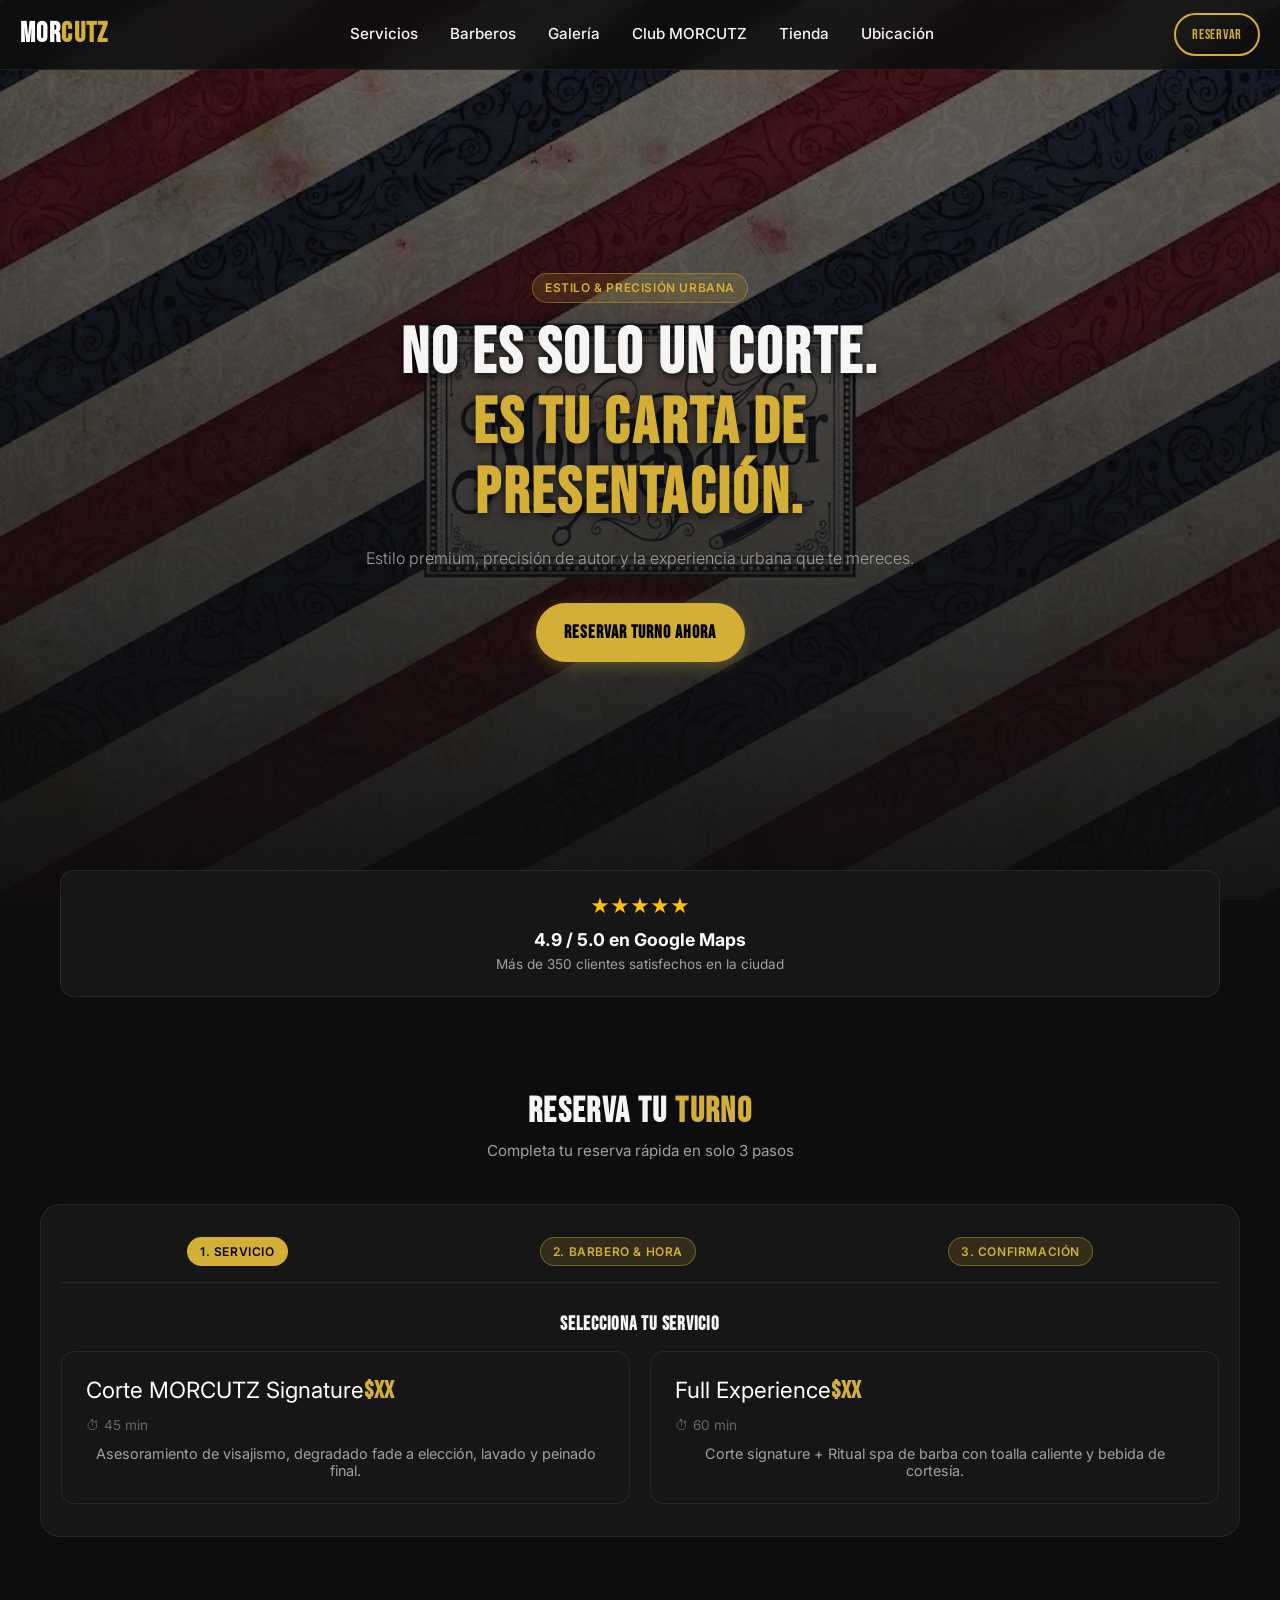
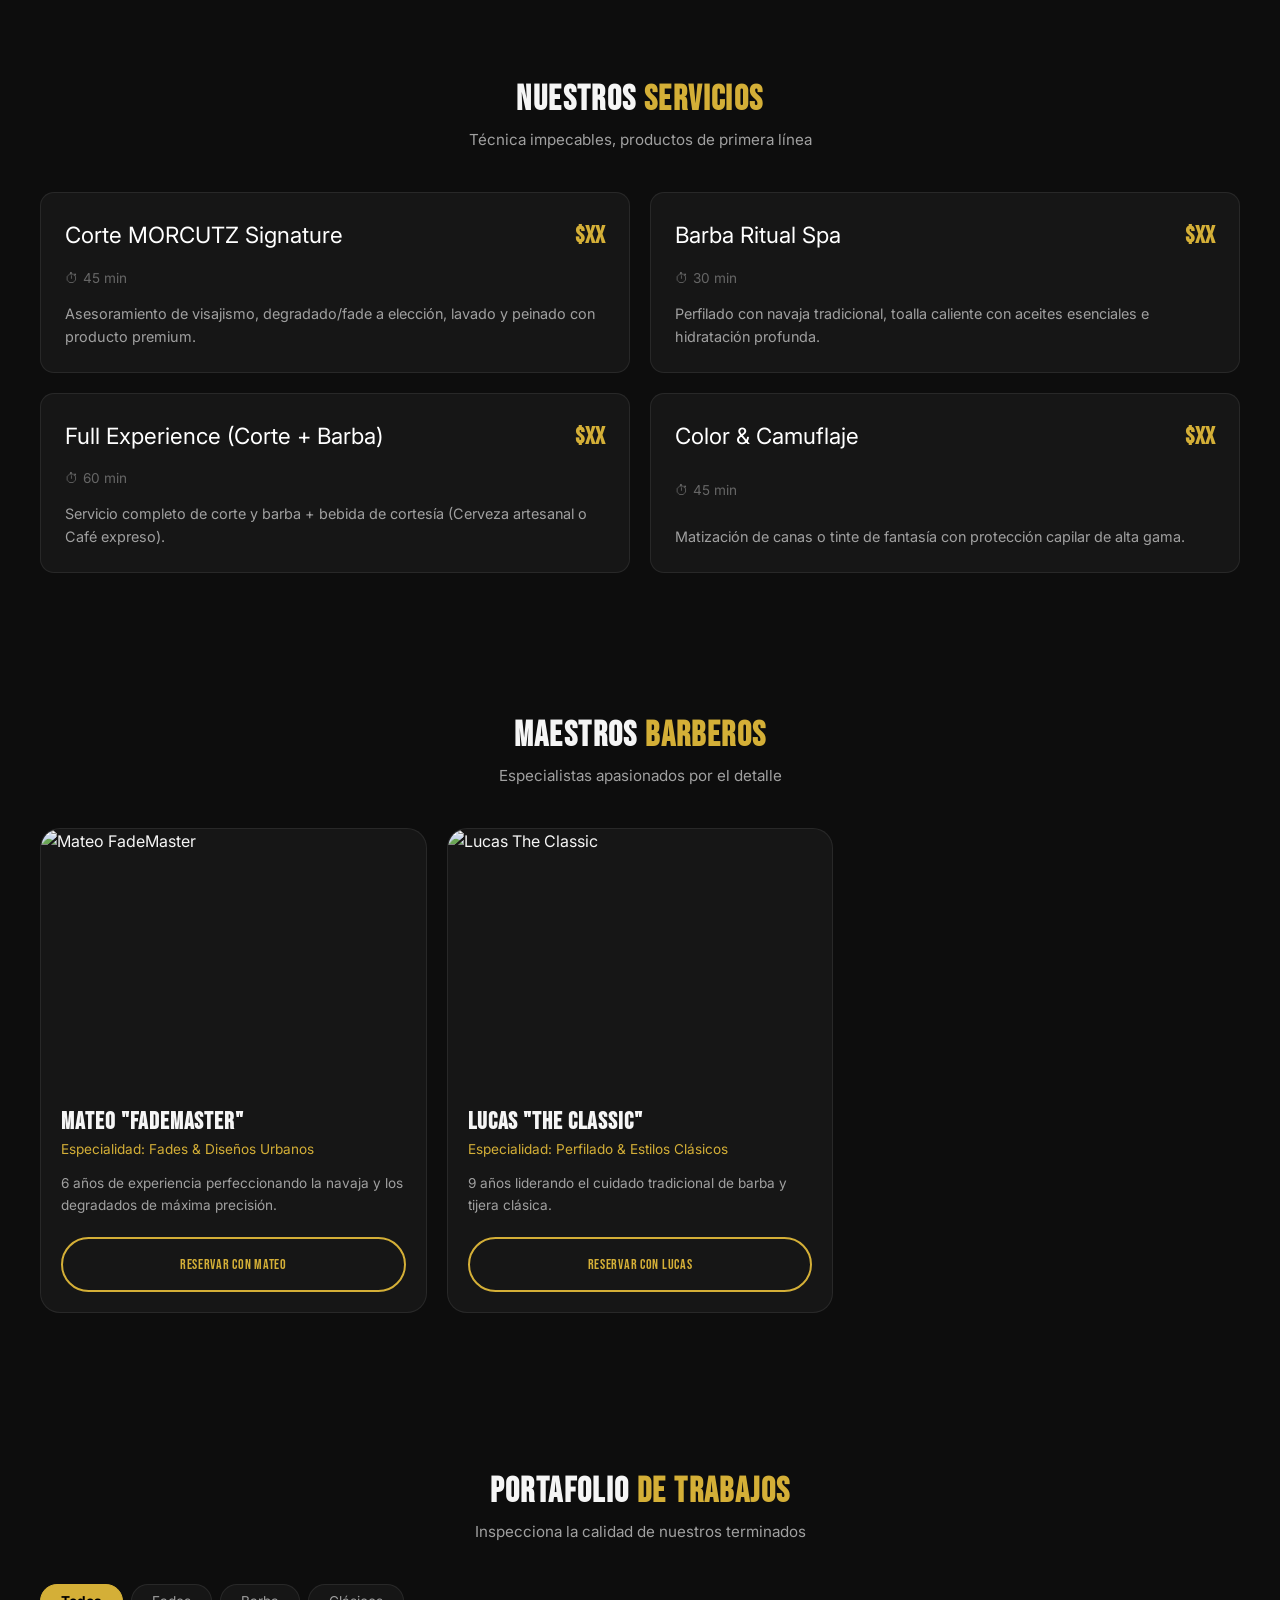
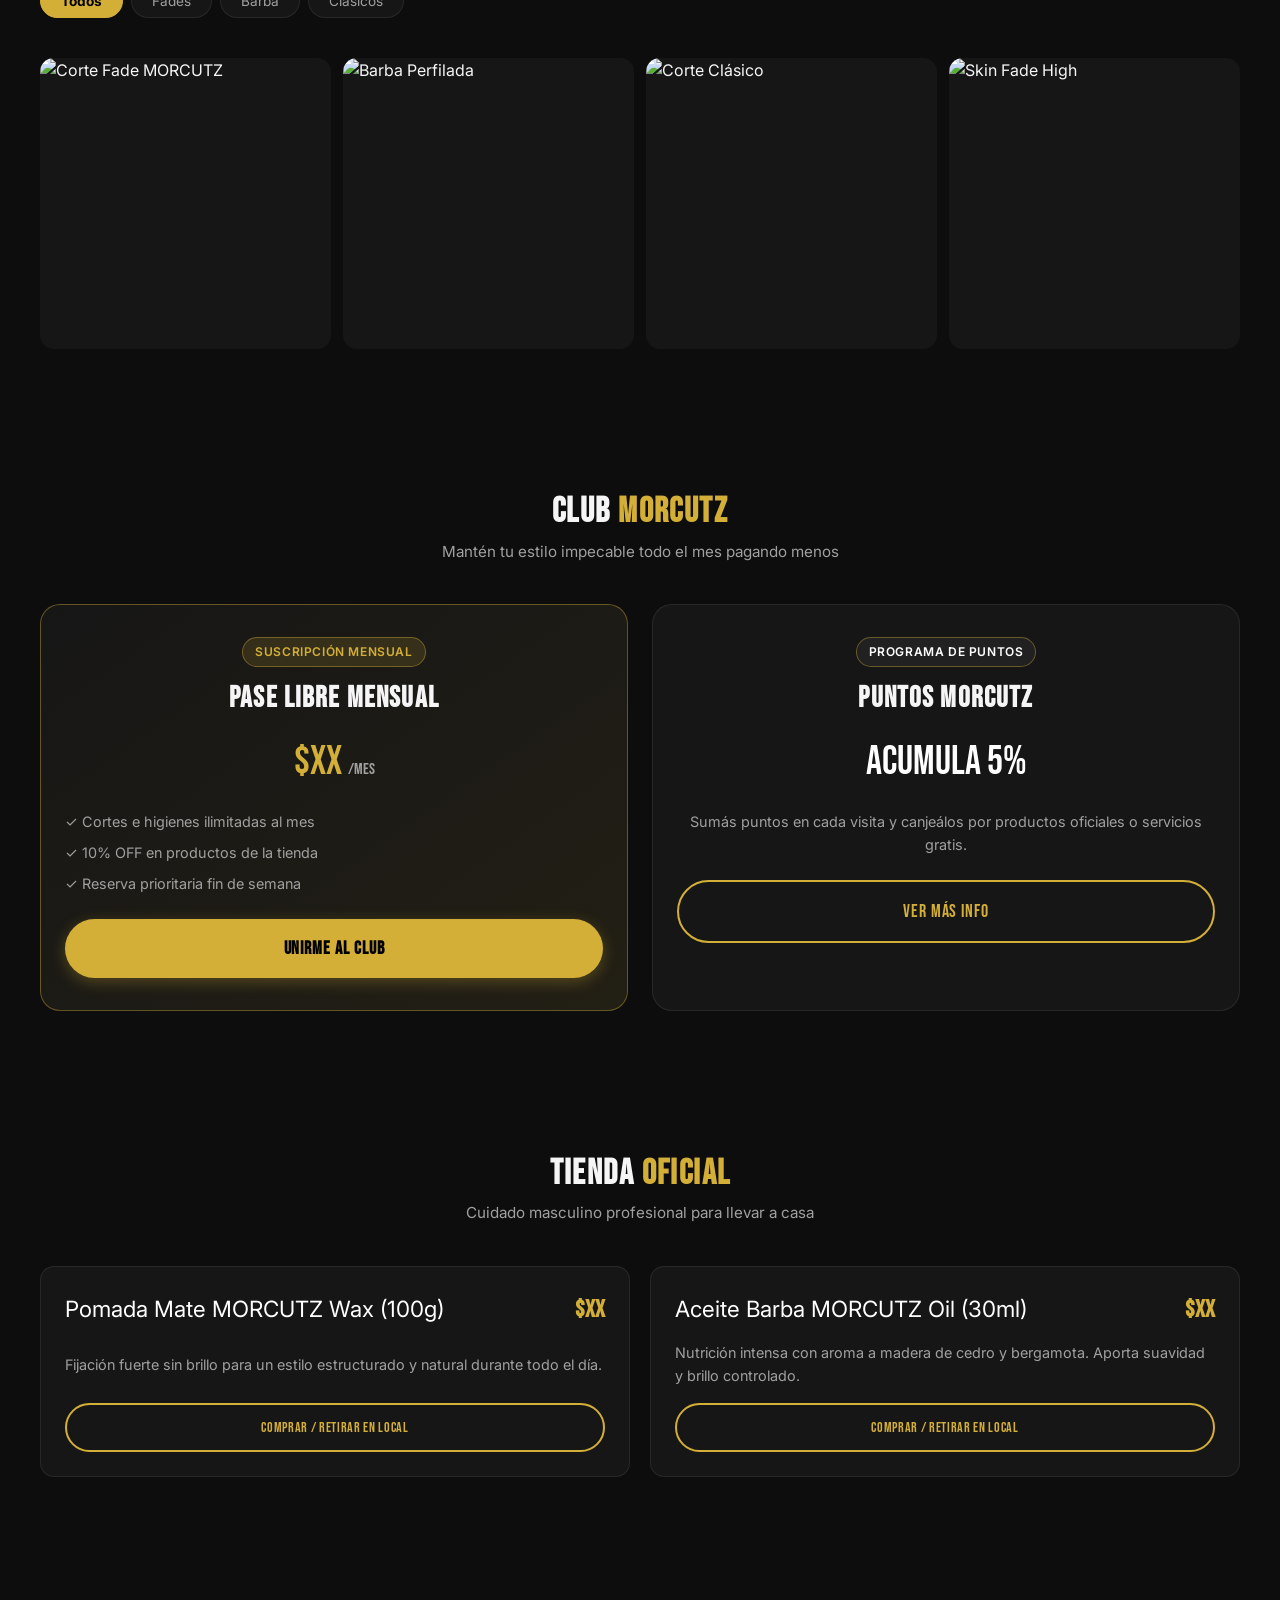
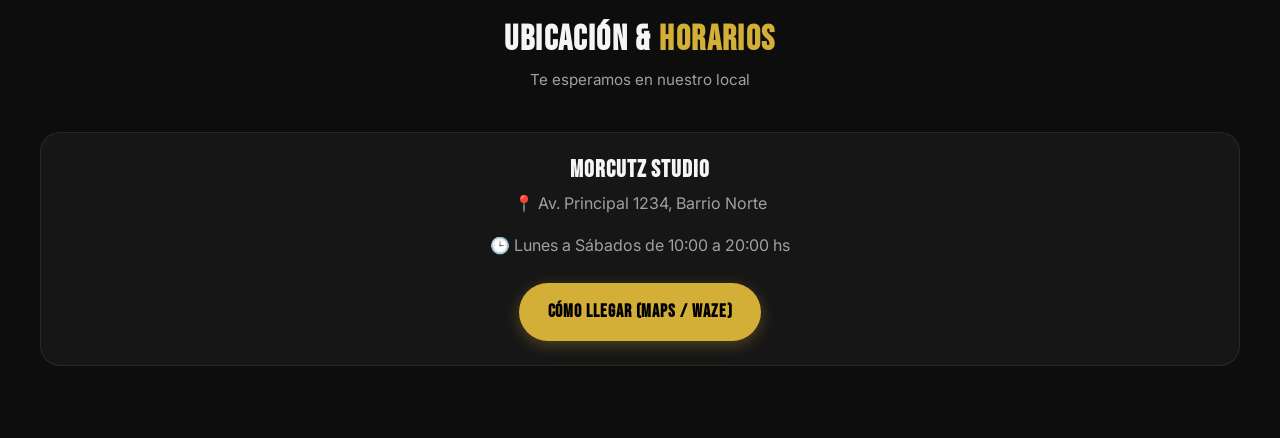
==== index.html @ 351fb18b "Add files via upload" ====
<!DOCTYPE html>
<html lang="es">
<head>
    <meta charset="UTF-8">
    <meta name="viewport" content="width=device-width, initial-scale=1.0">
    <title>MORCUTZ | Barbería Urbana & Estilo Premium</title>
    <meta name="description" content="No es solo un corte. Es tu carta de presentación. Reserva tu turno online en MORCUTZ en menos de 1 minuto. Barbería urbana, fades, perfilado de barba y estilo premium.">
    
    <!-- PWA & Favicon -->
    <link rel="manifest" href="manifest.json">
    <meta name="theme-color" content="#0d0d0d">
    <link rel="icon" type="image/png" href="assets/img/logo.jpeg">

    <!-- Fonts -->
    <link rel="preconnect" href="https://fonts.googleapis.com">
    <link rel="preconnect" href="https://fonts.gstatic.com" crossorigin>
    <link href="https://fonts.googleapis.com/css2?family=Bebas+Neue&family=Inter:wght@300;400;600;700&display=swap" rel="stylesheet">

    <!-- CSS -->
    <link rel="stylesheet" href="css/style.css">
</head>
<body>

    <!-- Header Navigation -->
    <header class="header">
        <a href="#" class="logo">MOR<span>CUTZ</span></a>
        <nav>
            <ul class="nav-links">
                <li><a href="#servicios">Servicios</a></li>
                <li><a href="#barberos">Barberos</a></li>
                <li><a href="#galeria">Galería</a></li>
                <li><a href="#membresias">Club MORCUTZ</a></li>
                <li><a href="#tienda">Tienda</a></li>
                <li><a href="#contacto">Ubicación</a></li>
            </ul>
        </nav>
        <a href="#reservas" class="btn btn-outline" style="padding: 0.5rem 1rem; font-size: 0.9rem;">Reservar</a>
    </header>

    <!-- Hero Section -->
    <section class="hero">
        <video class="hero-video-bg" autoplay loop muted playsinline poster="assets/img/logo.jpeg">
            <source src="assets/video/hero-loop.webm" type="video/webm">
            <source src="assets/video/hero-loop.mp4" type="video/mp4">
        </video>
        <div class="hero-overlay"></div>
        <div class="hero-content">
            <span class="badge">Estilo & Precisión Urbana</span>
            <h1 class="hero-title">No es solo un corte.<br><span class="text-gold">Es tu carta de presentación.</span></h1>
            <p class="hero-sub">Estilo premium, precisión de autor y la experiencia urbana que te mereces.</p>
            <a href="#reservas" class="btn btn-primary">RESERVAR TURNO AHORA</a>
        </div>
    </section>

    <!-- Reseñas / Proof Box -->
    <div class="container" style="margin-top: -30px; position: relative; z-index: 10;">
        <div class="rating-box">
            <div class="stars">★★★★★</div>
            <p style="font-weight: 700; font-size: 1.1rem; color: #fff;">4.9 / 5.0 en Google Maps</p>
            <p style="font-size: 0.85rem; color: var(--text-secondary);">Más de 350 clientes satisfechos en la ciudad</p>
        </div>
    </div>

    <!-- Sistema de Reservas Modal / Section -->
    <section id="reservas" class="section-padding container">
        <h2 class="section-title">RESERVA TU <span class="text-gold">TURNO</span></h2>
        <p class="section-subtitle">Completa tu reserva rápida en solo 3 pasos</p>
        
        <div style="background: var(--bg-surface); border: 1px solid var(--border-color); border-radius: var(--radius-lg); padding: 2rem 1.25rem; text-align: center;">
            <div id="booking-wizard">
                <div style="display: flex; justify-content: space-around; margin-bottom: 2rem; border-bottom: 1px solid var(--border-color); padding-bottom: 1rem;">
                    <span id="step-1-indicator" class="badge" style="background: var(--accent-gold); color: #000;">1. Servicio</span>
                    <span id="step-2-indicator" class="badge">2. Barbero & Hora</span>
                    <span id="step-3-indicator" class="badge">3. Confirmación</span>
                </div>

                <!-- Step 1: Servicio -->
                <div id="step-1" class="booking-step">
                    <h3 style="margin-bottom: 1rem;">Selecciona tu servicio</h3>
                    <div class="services-grid">
                        <button class="service-card" onclick="selectService('Corte MORCUTZ Signature', '$XX')">
                            <div class="service-header">
                                <span class="service-name">Corte MORCUTZ Signature</span>
                                <span class="service-price">$XX</span>
                            </div>
                            <div class="service-meta">⏱ 45 min</div>
                            <p class="service-desc">Asesoramiento de visajismo, degradado fade a elección, lavado y peinado final.</p>
                        </button>
                        <button class="service-card" onclick="selectService('Full Experience (Corte + Barba)', '$XX')">
                            <div class="service-header">
                                <span class="service-name">Full Experience</span>
                                <span class="service-price">$XX</span>
                            </div>
                            <div class="service-meta">⏱ 60 min</div>
                            <p class="service-desc">Corte signature + Ritual spa de barba con toalla caliente y bebida de cortesía.</p>
                        </button>
                    </div>
                </div>

                <!-- Step 2: Barbero & Fecha -->
                <div id="step-2" class="booking-step" style="display: none;">
                    <h3 style="margin-bottom: 1rem;">Selecciona Barbero y Horario</h3>
                    <div style="display: flex; gap: 1rem; justify-content: center; margin-bottom: 1.5rem;">
                        <button class="btn btn-outline" onclick="selectBarber('Mateo (FadeMaster)')">Mateo (FadeMaster)</button>
                        <button class="btn btn-outline" onclick="selectBarber('Lucas (Classic)')">Lucas (Classic)</button>
                    </div>
                    <input type="datetime-local" id="booking-time" style="background: var(--bg-card); color: #fff; border: 1px solid var(--border-color); padding: 0.8rem; border-radius: var(--radius-sm); font-family: inherit; margin-bottom: 1.5rem;">
                    <br>
                    <button class="btn btn-primary" onclick="goToStep(3)">Continuar a Confirmación</button>
                </div>

                <!-- Step 3: Confirmación -->
                <div id="step-3" class="booking-step" style="display: none;">
                    <h3 style="margin-bottom: 1rem;">Confirma tu Reserva</h3>
                    <p id="booking-summary" style="color: var(--accent-gold); margin-bottom: 1.5rem; font-size: 1.1rem;"></p>
                    <form onsubmit="confirmBooking(event)" style="display: flex; flex-direction: column; gap: 1rem; max-width: 400px; margin: 0 auto;">
                        <input type="text" placeholder="Tu Nombre Completo" required style="padding: 0.8rem; background: var(--bg-card); border: 1px solid var(--border-color); color: #fff; border-radius: var(--radius-sm);">
                        <input type="tel" placeholder="Tu Teléfono (WhatsApp)" required style="padding: 0.8rem; background: var(--bg-card); border: 1px solid var(--border-color); color: #fff; border-radius: var(--radius-sm);">
                        <button type="submit" class="btn btn-primary">CONFIRMAR TURNO</button>
                    </form>
                </div>
            </div>
        </div>
    </section>

    <!-- Menú de Servicios (Lista/Tabla) -->
    <section id="servicios" class="section-padding container">
        <h2 class="section-title">NUESTROS <span class="text-gold">SERVICIOS</span></h2>
        <p class="section-subtitle">Técnica impecables, productos de primera línea</p>
        <div class="services-grid">
            <div class="service-card">
                <div class="service-header">
                    <span class="service-name">Corte MORCUTZ Signature</span>
                    <span class="service-price">$XX</span>
                </div>
                <div class="service-meta">⏱ 45 min</div>
                <p class="service-desc">Asesoramiento de visajismo, degradado/fade a elección, lavado y peinado con producto premium.</p>
            </div>
            <div class="service-card">
                <div class="service-header">
                    <span class="service-name">Barba Ritual Spa</span>
                    <span class="service-price">$XX</span>
                </div>
                <div class="service-meta">⏱ 30 min</div>
                <p class="service-desc">Perfilado con navaja tradicional, toalla caliente con aceites esenciales e hidratación profunda.</p>
            </div>
            <div class="service-card">
                <div class="service-header">
                    <span class="service-name">Full Experience (Corte + Barba)</span>
                    <span class="service-price">$XX</span>
                </div>
                <div class="service-meta">⏱ 60 min</div>
                <p class="service-desc">Servicio completo de corte y barba + bebida de cortesía (Cerveza artesanal o Café expreso).</p>
            </div>
            <div class="service-card">
                <div class="service-header">
                    <span class="service-name">Color & Camuflaje</span>
                    <span class="service-price">$XX</span>
                </div>
                <div class="service-meta">⏱ 45 min</div>
                <p class="service-desc">Matización de canas o tinte de fantasía con protección capilar de alta gama.</p>
            </div>
        </div>
    </section>

    <!-- Fichas del Staff -->
    <section id="barberos" class="section-padding container">
        <h2 class="section-title">MAESTROS <span class="text-gold">BARBEROS</span></h2>
        <p class="section-subtitle">Especialistas apasionados por el detalle</p>
        
        <div class="barbers-scroll">
            <div class="barber-card">
                <div class="barber-img-wrapper">
                    <img src="assets/images/barbers/mateo.webp" alt="Mateo FadeMaster" loading="lazy">
                </div>
                <div class="barber-info">
                    <h3 class="barber-name">Mateo "FadeMaster"</h3>
                    <p class="barber-role">Especialidad: Fades & Diseños Urbanos</p>
                    <p class="barber-exp">6 años de experiencia perfeccionando la navaja y los degradados de máxima precisión.</p>
                    <a href="#reservas" class="btn btn-outline" style="width: 100%; font-size: 0.9rem;">Reservar con Mateo</a>
                </div>
            </div>
            <div class="barber-card">
                <div class="barber-img-wrapper">
                    <img src="assets/images/barbers/lucas.webp" alt="Lucas The Classic" loading="lazy">
                </div>
                <div class="barber-info">
                    <h3 class="barber-name">Lucas "The Classic"</h3>
                    <p class="barber-role">Especialidad: Perfilado & Estilos Clásicos</p>
                    <p class="barber-exp">9 años liderando el cuidado tradicional de barba y tijera clásica.</p>
                    <a href="#reservas" class="btn btn-outline" style="width: 100%; font-size: 0.9rem;">Reservar con Lucas</a>
                </div>
            </div>
        </div>
    </section>

    <!-- Galería / Portafolio -->
    <section id="galeria" class="section-padding container">
        <h2 class="section-title">PORTAFOLIO <span class="text-gold">DE TRABAJOS</span></h2>
        <p class="section-subtitle">Inspecciona la calidad de nuestros terminados</p>
        
        <div class="gallery-filters">
            <button class="filter-chip active" onclick="filterGallery('all')">Todos</button>
            <button class="filter-chip" onclick="filterGallery('fade')">Fades</button>
            <button class="filter-chip" onclick="filterGallery('barba')">Barba</button>
            <button class="filter-chip" onclick="filterGallery('clasico')">Clásicos</button>
        </div>

        <div class="gallery-grid">
            <div class="gallery-item fade"><img src="assets/images/gallery/fade-1.webp" alt="Corte Fade MORCUTZ" loading="lazy"></div>
            <div class="gallery-item barba"><img src="assets/images/gallery/barba-1.webp" alt="Barba Perfilada" loading="lazy"></div>
            <div class="gallery-item clasico"><img src="assets/images/gallery/clasico-1.webp" alt="Corte Clásico" loading="lazy"></div>
            <div class="gallery-item fade"><img src="assets/images/gallery/fade-2.webp" alt="Skin Fade High" loading="lazy"></div>
        </div>
    </section>

    <!-- Membresías & Club MORCUTZ -->
    <section id="membresias" class="section-padding container">
        <h2 class="section-title">CLUB <span class="text-gold">MORCUTZ</span></h2>
        <p class="section-subtitle">Mantén tu estilo impecable todo el mes pagando menos</p>
        
        <div style="display: grid; grid-template-columns: repeat(auto-fit, minmax(280px, 1fr)); gap: 1.5rem;">
            <div class="membership-card">
                <span class="badge">Suscripción Mensual</span>
                <h3 style="margin-top: 1rem; font-size: 1.8rem;">Pase Libre Mensual</h3>
                <div class="membership-price">$XX <span style="font-size: 1rem; color: var(--text-secondary);">/mes</span></div>
                <ul style="list-style: none; text-align: left; margin-bottom: 1.5rem; font-size: 0.9rem; color: var(--text-secondary);">
                    <li style="margin-bottom: 0.5rem;">✓ Cortes e higienes ilimitadas al mes</li>
                    <li style="margin-bottom: 0.5rem;">✓ 10% OFF en productos de la tienda</li>
                    <li style="margin-bottom: 0.5rem;">✓ Reserva prioritaria fin de semana</li>
                </ul>
                <a href="#reservas" class="btn btn-primary" style="width: 100%;">UNIRME AL CLUB</a>
            </div>
            <div class="membership-card" style="border-color: var(--border-color); background: var(--bg-surface);">
                <span class="badge" style="background: rgba(255,255,255,0.05); color: #fff;">Programa de Puntos</span>
                <h3 style="margin-top: 1rem; font-size: 1.8rem;">Puntos MORCUTZ</h3>
                <div class="membership-price" style="color: #fff;">Acumula 5%</div>
                <p style="font-size: 0.9rem; color: var(--text-secondary); margin-bottom: 1.5rem;">Sumás puntos en cada visita y canjeálos por productos oficiales o servicios gratis.</p>
                <a href="#reservas" class="btn btn-outline" style="width: 100%;">VER MÁS INFO</a>
            </div>
        </div>
    </section>

    <!-- Tienda Online -->
    <section id="tienda" class="section-padding container">
        <h2 class="section-title">TIENDA <span class="text-gold">OFICIAL</span></h2>
        <p class="section-subtitle">Cuidado masculino profesional para llevar a casa</p>

        <div class="services-grid">
            <div class="service-card">
                <div class="service-header">
                    <span class="service-name">Pomada Mate MORCUTZ Wax (100g)</span>
                    <span class="service-price">$XX</span>
                </div>
                <p class="service-desc">Fijación fuerte sin brillo para un estilo estructurado y natural durante todo el día.</p>
                <button class="btn btn-outline" style="margin-top: 1rem; font-size: 0.85rem;" onclick="addToCart('Pomada Mate')">Comprar / Retirar en Local</button>
            </div>
            <div class="service-card">
                <div class="service-header">
                    <span class="service-name">Aceite Barba MORCUTZ Oil (30ml)</span>
                    <span class="service-price">$XX</span>
                </div>
                <p class="service-desc">Nutrición intensa con aroma a madera de cedro y bergamota. Aporta suavidad y brillo controlado.</p>
                <button class="btn btn-outline" style="margin-top: 1rem; font-size: 0.85rem;" onclick="addToCart('Aceite Barba')">Comprar / Retirar en Local</button>
            </div>
        </div>
    </section>

    <!-- Ubicación y Contacto -->
    <section id="contacto" class="section-padding container">
        <h2 class="section-title">UBICACIÓN & <span class="text-gold">HORARIOS</span></h2>
        <p class="section-subtitle">Te esperamos en nuestro local</p>

        <div style="background: var(--bg-surface); border-radius: var(--radius-lg); padding: 1.5rem; border: 1px solid var(--border-color); text-align: center;">
            <h3 style="font-size: 1.5rem; margin-bottom: 0.5rem;">MORCUTZ Studio</h3>
            <p style="color: var(--text-secondary); margin-bottom: 1rem;">📍 Av. Principal 1234, Barrio Norte</p>
            <p style="color: var(--text-secondary); margin-bottom: 1.5rem;">🕒 Lunes a Sábados de 10:00 a 20:00 hs</p>
            <a href="https://maps.google.com" target="_blank" rel="noopener" class="btn btn-primary">CÓMO LLEGAR (MAPS / WAZE)</a>
        </div>
    </section>

    <!-- Sticky Bottom Bar (Mobile Thumb Zone) -->
    <div class="sticky-bar">
        <a href="#reservas" class="btn btn-primary sticky-btn-main">📅 RESERVAR TURNO</a>
        <a href="https://wa.me/123456789" target="_blank" rel="noopener" class="sticky-btn-wsp" aria-label="Contacto por WhatsApp">💬</a>
    </div>

    <!-- Scripts -->
    <script src="js/main.js"></script>
    <script src="js/booking.js"></script>
    <script>
        // PWA Service Worker Registration
        if ('serviceWorker' in navigator) {
            window.addEventListener('load', () => {
                navigator.serviceWorker.register('sw.js')
                    .then(reg => console.log('Service Worker registrado con éxito'))
                    .catch(err => console.log('Error registrando Service Worker:', err));
            });
        }
    </script>
</body>
</html>
---- css/style.css ----
/* ==========================================================================
   MORRUBARBER - STYLESHEET (MOBILE-FIRST UI/UX SYSTEM)
   Version: 1.0.0
   Design System: Dark / Urban Premium / High Contrast CTA
   ========================================================================== */

/* --------------------------------------------------------------------------
   1. VARIABLES & DESIGN TOKENS
   -------------------------------------------------------------------------- */
:root {
  /* Color Palette */
  --bg-primary: #0d0d0d;
  --bg-surface: #161616;
  --bg-card: #1f1f1f;
  --bg-card-hover: #262626;
  
  --text-primary: #f5f5f5;
  --text-secondary: #a0a0a0;
  --text-muted: #666666;
  
  --accent-gold: #d4af37;
  --accent-gold-hover: #b89628;
  --accent-orange: #ff5722;
  --accent-orange-hover: #e04816;
  --whatsapp-green: #25d366;
  
  --border-color: rgba(255, 255, 255, 0.08);
  --border-active: rgba(212, 175, 55, 0.4);

  /* Typography */
  --font-display: 'Bebas Neue', 'Montserrat', sans-serif;
  --font-body: 'Inter', system-ui, -apple-system, BlinkMacSystemFont, sans-serif;

  /* Spacing & Radius */
  --radius-sm: 8px;
  --radius-md: 14px;
  --radius-lg: 20px;
  --radius-full: 9999px;
  
  /* Transitions & Shadows */
  --transition-fast: 0.2s cubic-bezier(0.4, 0, 0.2, 1);
  --transition-normal: 0.35s cubic-bezier(0.4, 0, 0.2, 1);
  --shadow-glow: 0 0 25px rgba(212, 175, 55, 0.25);
  --shadow-card: 0 10px 30px rgba(0, 0, 0, 0.5);

  /* Mobile Layout Constants */
  --header-height: 70px;
  --sticky-bar-height: 76px;
}

/* --------------------------------------------------------------------------
   2. RESET & BASE STYLES
   -------------------------------------------------------------------------- */
*, *::before, *::after {
  box-sizing: border-box;
  margin: 0;
  padding: 0;
}

html {
  scroll-behavior: smooth;
  font-size: 16px;
  background-color: var(--bg-primary);
  color: var(--text-primary);
  -webkit-font-smoothing: antialiased;
  -moz-osx-font-smoothing: grayscale;
}

body {
  font-family: var(--font-body);
  line-height: 1.6;
  overflow-x: hidden;
  padding-bottom: var(--sticky-bar-height); /* Space for sticky bottom bar on mobile */
}

a {
  color: inherit;
  text-decoration: none;
}

button {
  cursor: pointer;
  border: none;
  background: none;
  font-family: inherit;
}

img, video {
  max-width: 100%;
  height: auto;
  display: block;
}

/* --------------------------------------------------------------------------
   3. TYPOGRAPHY & UTILITIES
   -------------------------------------------------------------------------- */
h1, h2, h3, h4 {
  font-family: var(--font-display);
  letter-spacing: 0.04em;
  text-transform: uppercase;
  line-height: 1.1;
}

.text-gold {
  color: var(--accent-gold);
}

.section-title {
  font-size: 2.2rem;
  text-align: center;
  margin-bottom: 0.5rem;
}

.section-subtitle {
  text-align: center;
  color: var(--text-secondary);
  font-size: 0.95rem;
  margin-bottom: 2.5rem;
  padding: 0 1rem;
}

.container {
  width: 100%;
  max-width: 1200px;
  margin: 0 auto;
  padding: 0 1.25rem;
}

.section-padding {
  padding: 4.5rem 0;
}

/* --------------------------------------------------------------------------
   4. BUTTONS & UI COMPONENTS
   -------------------------------------------------------------------------- */
.btn {
  display: inline-flex;
  align-items: center;
  justify-content: center;
  gap: 0.5rem;
  font-family: var(--font-display);
  font-size: 1.15rem;
  letter-spacing: 0.05em;
  text-transform: uppercase;
  padding: 0.9rem 1.8rem;
  border-radius: var(--radius-full);
  transition: all var(--transition-fast);
  text-align: center;
}

.btn-primary {
  background: var(--accent-gold);
  color: #000;
  font-weight: 700;
  box-shadow: 0 4px 15px rgba(212, 175, 55, 0.3);
}

.btn-primary:active, .btn-primary:hover {
  background: var(--accent-gold-hover);
  transform: translateY(-2px);
  box-shadow: var(--shadow-glow);
}

.btn-outline {
  border: 2px solid var(--accent-gold);
  color: var(--accent-gold);
}

.btn-outline:active, .btn-outline:hover {
  background: rgba(212, 175, 55, 0.1);
  transform: translateY(-2px);
}

.badge {
  display: inline-block;
  background: rgba(212, 175, 55, 0.15);
  color: var(--accent-gold);
  border: 1px solid var(--border-active);
  padding: 0.25rem 0.75rem;
  border-radius: var(--radius-full);
  font-size: 0.75rem;
  font-weight: 600;
  letter-spacing: 0.05em;
  text-transform: uppercase;
}

/* --------------------------------------------------------------------------
   5. HEADER / NAVIGATION
   -------------------------------------------------------------------------- */
.header {
  position: fixed;
  top: 0;
  left: 0;
  width: 100%;
  height: var(--header-height);
  z-index: 1000;
  background: rgba(13, 13, 13, 0.85);
  backdrop-filter: blur(12px);
  -webkit-backdrop-filter: blur(12px);
  border-bottom: 1px solid var(--border-color);
  display: flex;
  align-items: center;
  justify-content: space-between;
  padding: 0 1.25rem;
}

.logo {
  font-family: var(--font-display);
  font-size: 1.75rem;
  font-weight: 700;
  color: #fff;
  letter-spacing: 0.05em;
}

.logo span {
  color: var(--accent-gold);
}

.nav-links {
  display: none; /* Mobile first: hidden, shown via drawer or desktop media query */
}

/* --------------------------------------------------------------------------
   6. HERO SECTION
   -------------------------------------------------------------------------- */
.hero {
  position: relative;
  height: 100vh;
  min-height: 560px;
  display: flex;
  align-items: center;
  justify-content: center;
  text-align: center;
  padding: 0 1.25rem;
  overflow: hidden;
}

.hero-video-bg {
  position: absolute;
  top: 0;
  left: 0;
  width: 100%;
  height: 100%;
  object-fit: cover;
  z-index: 1;
}

.hero-overlay {
  position: absolute;
  top: 0;
  left: 0;
  width: 100%;
  height: 100%;
  background: linear-gradient(180deg, rgba(13,13,13,0.5) 0%, rgba(13,13,13,0.95) 100%);
  z-index: 2;
}

.hero-content {
  position: relative;
  z-index: 3;
  max-width: 650px;
  margin-top: calc(var(--header-height) / 2);
}

.hero-title {
  font-size: 2.8rem;
  margin: 1rem 0;
  text-shadow: 0 2px 10px rgba(0,0,0,0.8);
}

.hero-sub {
  font-size: 1rem;
  color: var(--text-secondary);
  margin-bottom: 2rem;
  font-weight: 300;
}

/* --------------------------------------------------------------------------
   7. SERVICES MENU
   -------------------------------------------------------------------------- */
.services-grid {
  display: grid;
  grid-template-columns: 1fr;
  gap: 1.25rem;
}

.service-card {
  background: var(--bg-surface);
  border: 1px solid var(--border-color);
  border-radius: var(--radius-md);
  padding: 1.5rem;
  display: flex;
  flex-direction: column;
  justify-content: space-between;
  transition: transform var(--transition-fast), border-color var(--transition-fast);
}

.service-card:active {
  border-color: var(--border-active);
  transform: scale(0.98);
}

.service-header {
  display: flex;
  justify-content: space-between;
  align-items: flex-start;
  margin-bottom: 0.75rem;
}

.service-name {
  font-size: 1.4rem;
  color: #fff;
}

.service-price {
  font-family: var(--font-display);
  font-size: 1.5rem;
  color: var(--accent-gold);
  font-weight: 700;
}

.service-meta {
  font-size: 0.85rem;
  color: var(--text-muted);
  margin-bottom: 0.75rem;
}

.service-desc {
  font-size: 0.9rem;
  color: var(--text-secondary);
}

/* --------------------------------------------------------------------------
   8. STAFF (BARBERS) CAROUSEL / GRID
   -------------------------------------------------------------------------- */
.barbers-scroll {
  display: flex;
  gap: 1.25rem;
  overflow-x: auto;
  scroll-snap-type: x mandatory;
  padding-bottom: 1rem;
  -webkit-overflow-scrolling: touch;
}

.barbers-scroll::-webkit-scrollbar {
  display: none; /* Hide scrollbar for seamless touch feel */
}

.barber-card {
  flex: 0 0 82%;
  scroll-snap-align: center;
  background: var(--bg-surface);
  border: 1px solid var(--border-color);
  border-radius: var(--radius-lg);
  overflow: hidden;
}

.barber-img-wrapper {
  position: relative;
  width: 100%;
  height: 260px;
  overflow: hidden;
}

.barber-img-wrapper img {
  width: 100%;
  height: 100%;
  object-fit: cover;
  filter: grayscale(30%);
}

.barber-info {
  padding: 1.25rem;
}

.barber-name {
  font-size: 1.5rem;
  margin-bottom: 0.25rem;
}

.barber-role {
  font-size: 0.85rem;
  color: var(--accent-gold);
  margin-bottom: 0.75rem;
}

.barber-exp {
  font-size: 0.85rem;
  color: var(--text-secondary);
  margin-bottom: 1.25rem;
}

/* --------------------------------------------------------------------------
   9. GALLERY & PORTFOLIO
   -------------------------------------------------------------------------- */
.gallery-filters {
  display: flex;
  gap: 0.5rem;
  overflow-x: auto;
  padding-bottom: 1rem;
  margin-bottom: 1.5rem;
}

.gallery-filters::-webkit-scrollbar {
  display: none;
}

.filter-chip {
  padding: 0.5rem 1.25rem;
  border-radius: var(--radius-full);
  background: var(--bg-surface);
  border: 1px solid var(--border-color);
  color: var(--text-secondary);
  font-size: 0.85rem;
  white-space: nowrap;
  transition: all var(--transition-fast);
}

.filter-chip.active {
  background: var(--accent-gold);
  color: #000;
  font-weight: 700;
  border-color: var(--accent-gold);
}

.gallery-grid {
  display: grid;
  grid-template-columns: repeat(2, 1fr);
  gap: 0.75rem;
}

.gallery-item {
  position: relative;
  aspect-ratio: 1 / 1;
  border-radius: var(--radius-md);
  overflow: hidden;
  background: var(--bg-surface);
}

.gallery-item img {
  width: 100%;
  height: 100%;
  object-fit: cover;
  transition: transform var(--transition-normal);
}

.gallery-item:active img {
  transform: scale(1.05);
}

/* --------------------------------------------------------------------------
   10. MEMBERSHIPS & E-COMMERCE
   -------------------------------------------------------------------------- */
.membership-card {
  background: linear-gradient(145deg, var(--bg-surface) 0%, #221f14 100%);
  border: 1px solid var(--border-active);
  border-radius: var(--radius-lg);
  padding: 2rem 1.5rem;
  text-align: center;
  position: relative;
}

.membership-price {
  font-family: var(--font-display);
  font-size: 2.5rem;
  color: var(--accent-gold);
  margin: 1rem 0;
}

/* --------------------------------------------------------------------------
   11. REVIEWS / SOCIAL PROOF
   -------------------------------------------------------------------------- */
.rating-box {
  background: var(--bg-surface);
  border-radius: var(--radius-md);
  padding: 1.25rem;
  text-align: center;
  border: 1px solid var(--border-color);
  margin-bottom: 1.5rem;
}

.stars {
  color: #ffc107;
  font-size: 1.2rem;
  margin-bottom: 0.25rem;
}

/* --------------------------------------------------------------------------
   12. STICKY BOTTOM ACTION BAR (MOBILE THUMB ZONE)
   -------------------------------------------------------------------------- */
.sticky-bar {
  position: fixed;
  bottom: 0;
  left: 0;
  width: 100%;
  height: var(--sticky-bar-height);
  background: rgba(13, 13, 13, 0.95);
  backdrop-filter: blur(15px);
  -webkit-backdrop-filter: blur(15px);
  border-top: 1px solid var(--border-color);
  z-index: 999;
  display: flex;
  align-items: center;
  gap: 0.75rem;
  padding: 0.75rem 1rem;
}

.sticky-btn-main {
  flex: 1;
  height: 100%;
  font-size: 1.1rem;
}

.sticky-btn-wsp {
  width: 52px;
  height: 100%;
  border-radius: var(--radius-md);
  background: var(--whatsapp-green);
  color: #fff;
  display: flex;
  align-items: center;
  justify-content: center;
  font-size: 1.5rem;
}

/* --------------------------------------------------------------------------
   13. MEDIA QUERIES (DESKTOP & TABLET ADAPTATIONS)
   -------------------------------------------------------------------------- */
@media (min-width: 768px) {
  body {
    padding-bottom: 0;
  }
  
  .sticky-bar {
    display: none; /* Hide bottom bar on larger screens */
  }

  .nav-links {
    display: flex;
    gap: 2rem;
    list-style: none;
    font-size: 0.95rem;
    font-weight: 500;
  }

  .nav-links a:hover {
    color: var(--accent-gold);
  }

  .hero-title {
    font-size: 4rem;
  }

  .services-grid {
    grid-template-columns: repeat(2, 1fr);
  }

  .barbers-scroll {
    display: grid;
    grid-template-columns: repeat(3, 1fr);
    overflow: visible;
  }

  .barber-card {
    flex: auto;
  }

  .gallery-grid {
    grid-template-columns: repeat(4, 1fr);
  }
}
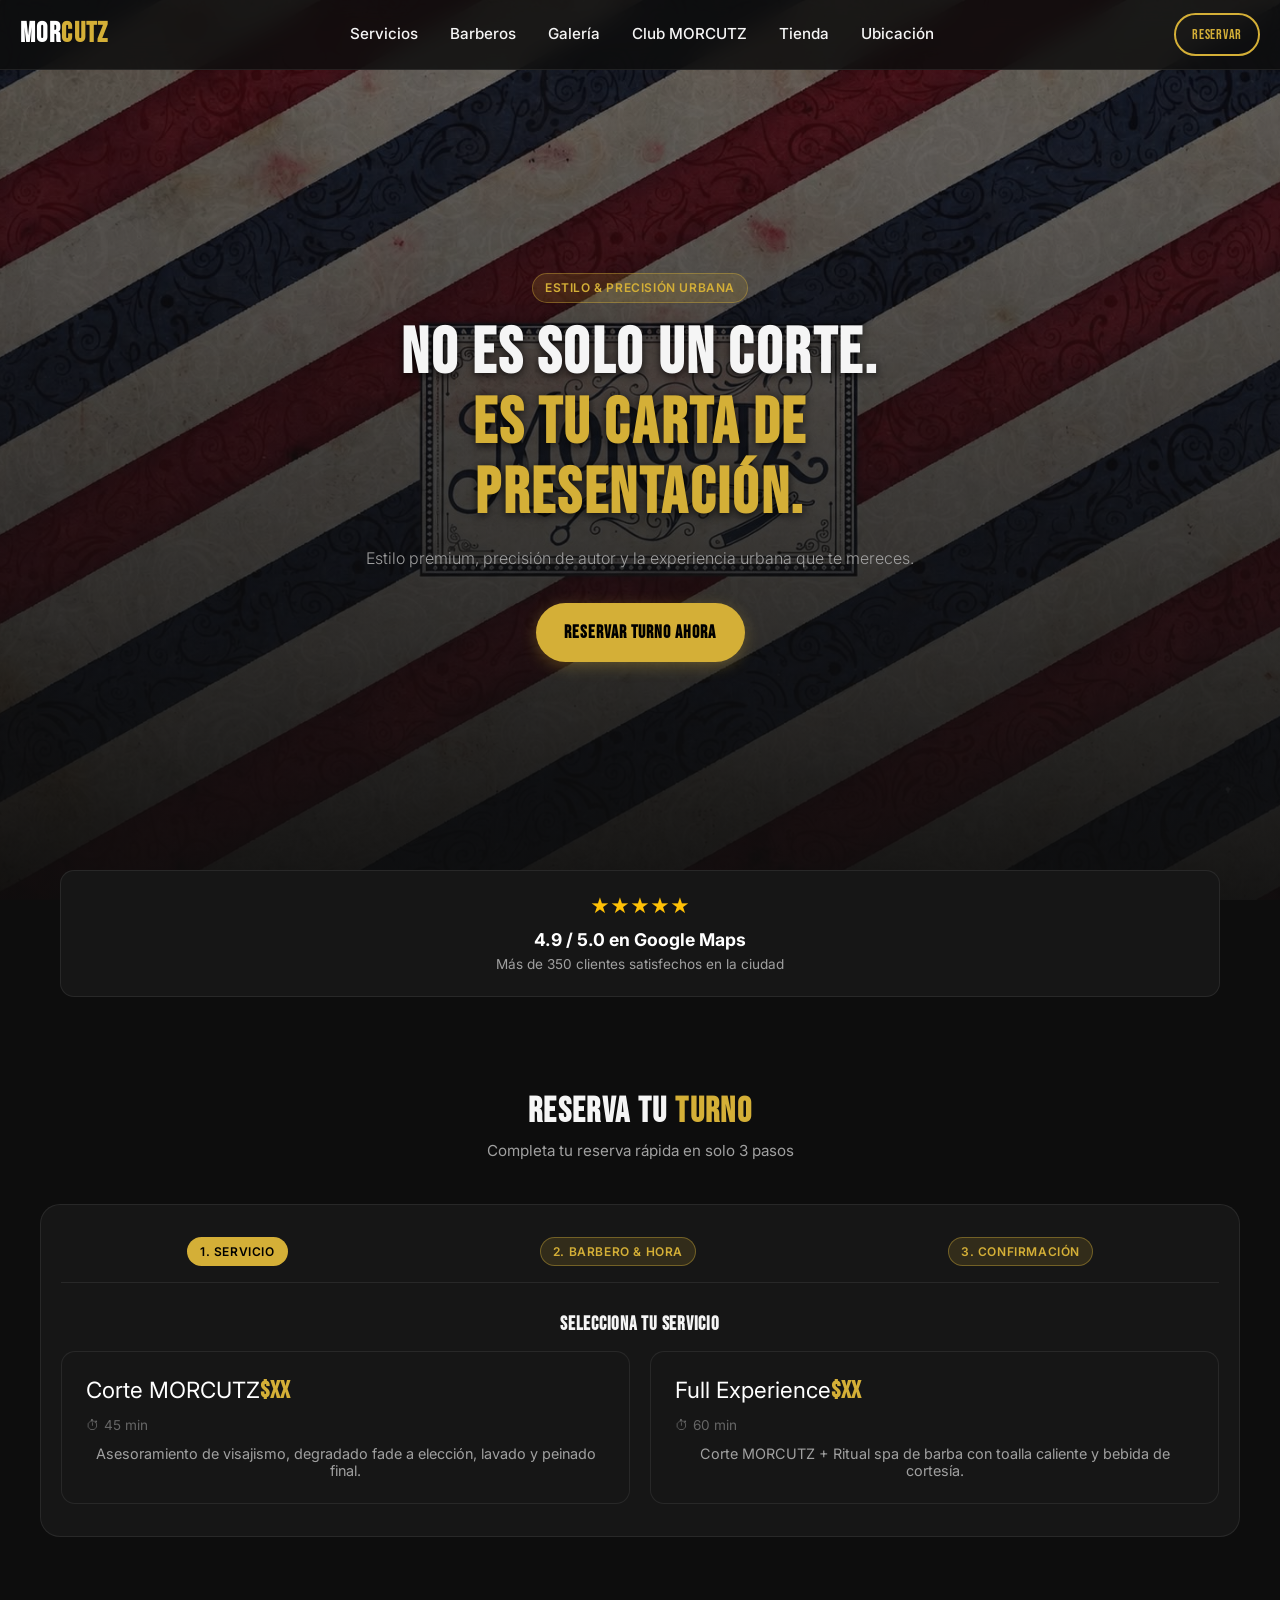
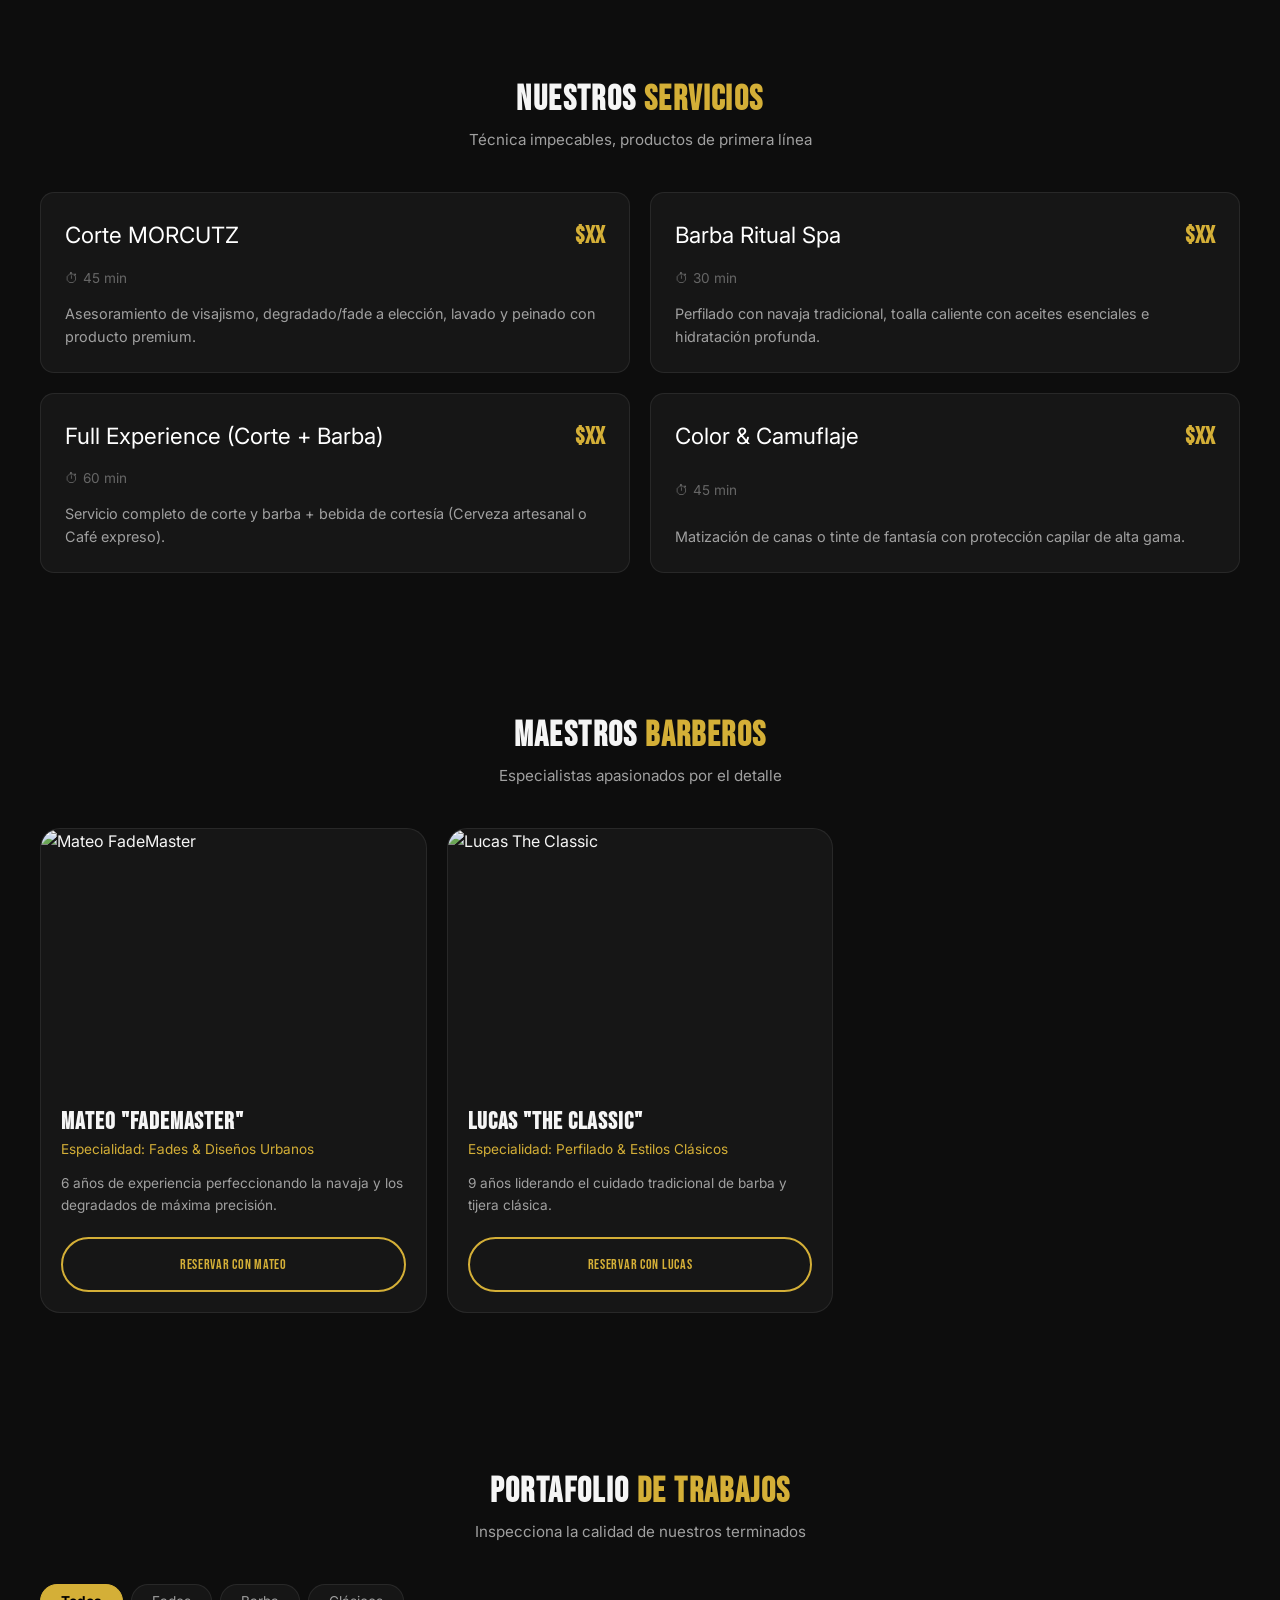
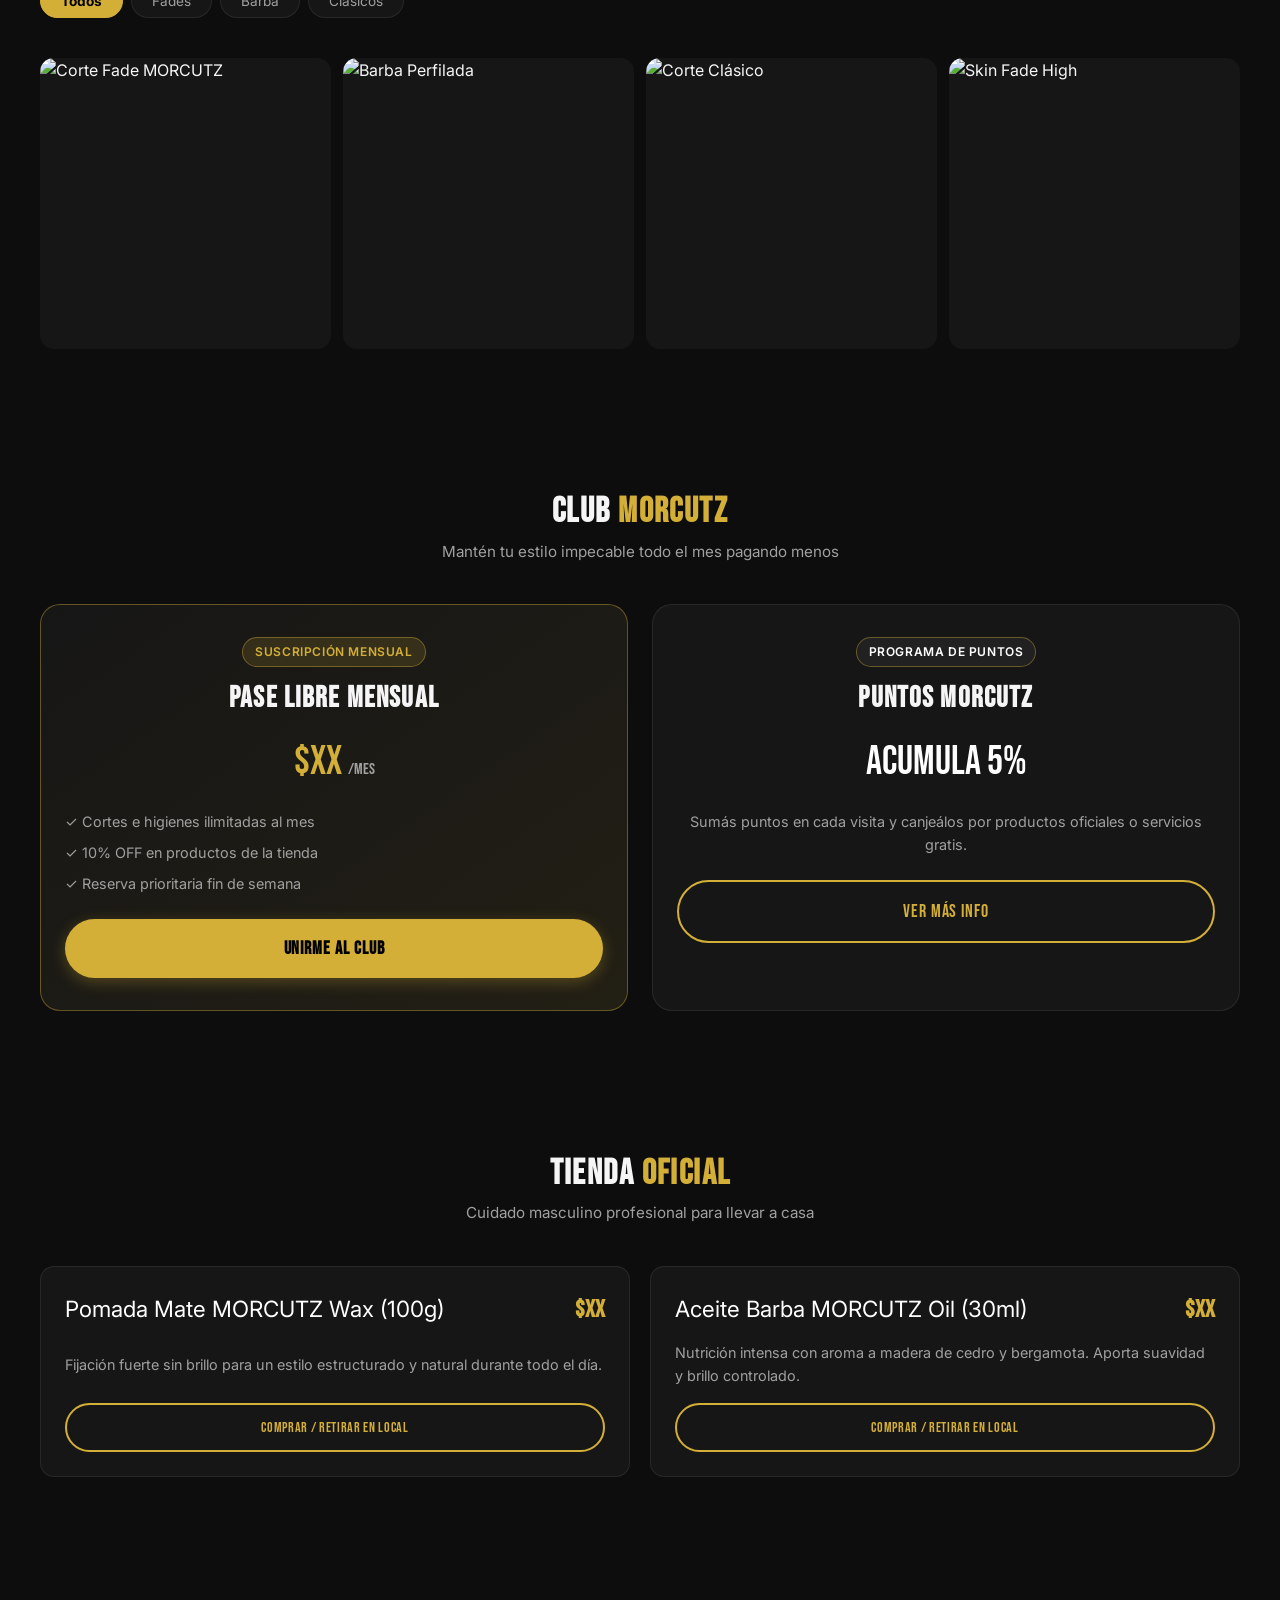
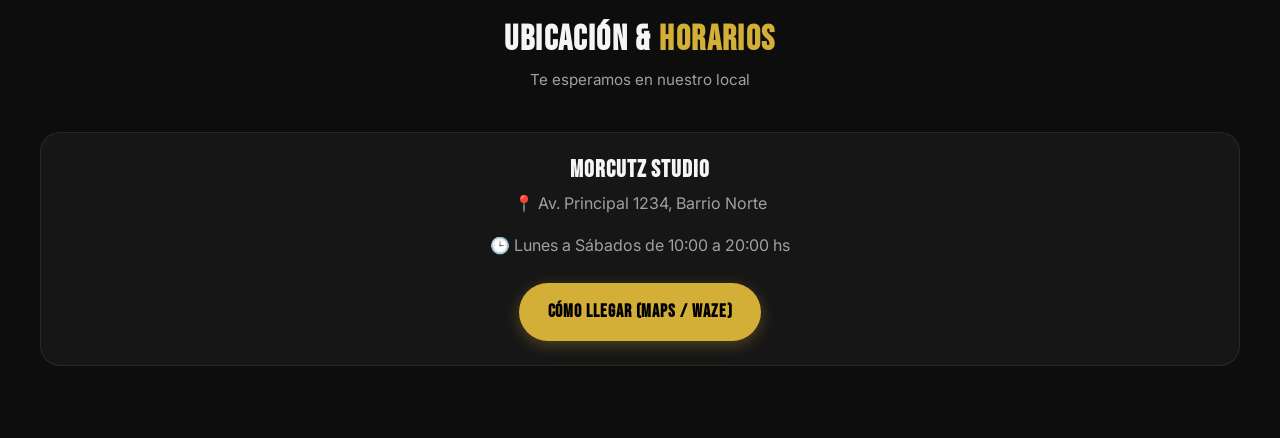
==== commit c1d26d50: "Add files via upload" ====
--- a/index.html
+++ b/index.html
@@ -78,21 +78,21 @@
                 <div id="step-1" class="booking-step">
                     <h3 style="margin-bottom: 1rem;">Selecciona tu servicio</h3>
                     <div class="services-grid">
-                        <button class="service-card" onclick="selectService('Corte MORCUTZ Signature', '$XX')">
+                        <button class="service-card" onclick="selectService('Corte MORCUTZ', '$XX')">
                             <div class="service-header">
-                                <span class="service-name">Corte MORCUTZ Signature</span>
+                                <span class="service-name">Corte MORCUTZ</span>
                                 <span class="service-price">$XX</span>
                             </div>
                             <div class="service-meta">⏱ 45 min</div>
                             <p class="service-desc">Asesoramiento de visajismo, degradado fade a elección, lavado y peinado final.</p>
                         </button>
-                        <button class="service-card" onclick="selectService('Full Experience (Corte + Barba)', '$XX')">
+                        <button class="service-card" onclick="selectService('Full Experience (Corte + Peinado)', '$XX')">
                             <div class="service-header">
                                 <span class="service-name">Full Experience</span>
                                 <span class="service-price">$XX</span>
                             </div>
                             <div class="service-meta">⏱ 60 min</div>
-                            <p class="service-desc">Corte signature + Ritual spa de barba con toalla caliente y bebida de cortesía.</p>
+                            <p class="service-desc">Corte MORCUTZ + Ritual spa de barba con toalla caliente y bebida de cortesía.</p>
                         </button>
                     </div>
                 </div>
@@ -101,7 +101,7 @@
                 <div id="step-2" class="booking-step" style="display: none;">
                     <h3 style="margin-bottom: 1rem;">Selecciona Barbero y Horario</h3>
                     <div style="display: flex; gap: 1rem; justify-content: center; margin-bottom: 1.5rem;">
-                        <button class="btn btn-outline" onclick="selectBarber('Mateo (FadeMaster)')">Mateo (FadeMaster)</button>
+                        <button class="btn btn-outline" onclick="selectBarber('Mora (FadeMaster)')">Tomás "Mora" (FadeMaster)</button>
                         <button class="btn btn-outline" onclick="selectBarber('Lucas (Classic)')">Lucas (Classic)</button>
                     </div>
                     <input type="datetime-local" id="booking-time" style="background: var(--bg-card); color: #fff; border: 1px solid var(--border-color); padding: 0.8rem; border-radius: var(--radius-sm); font-family: inherit; margin-bottom: 1.5rem;">
@@ -130,7 +130,7 @@
         <div class="services-grid">
             <div class="service-card">
                 <div class="service-header">
-                    <span class="service-name">Corte MORCUTZ Signature</span>
+                    <span class="service-name">Corte MORCUTZ </span>
                     <span class="service-price">$XX</span>
                 </div>
                 <div class="service-meta">⏱ 45 min</div>
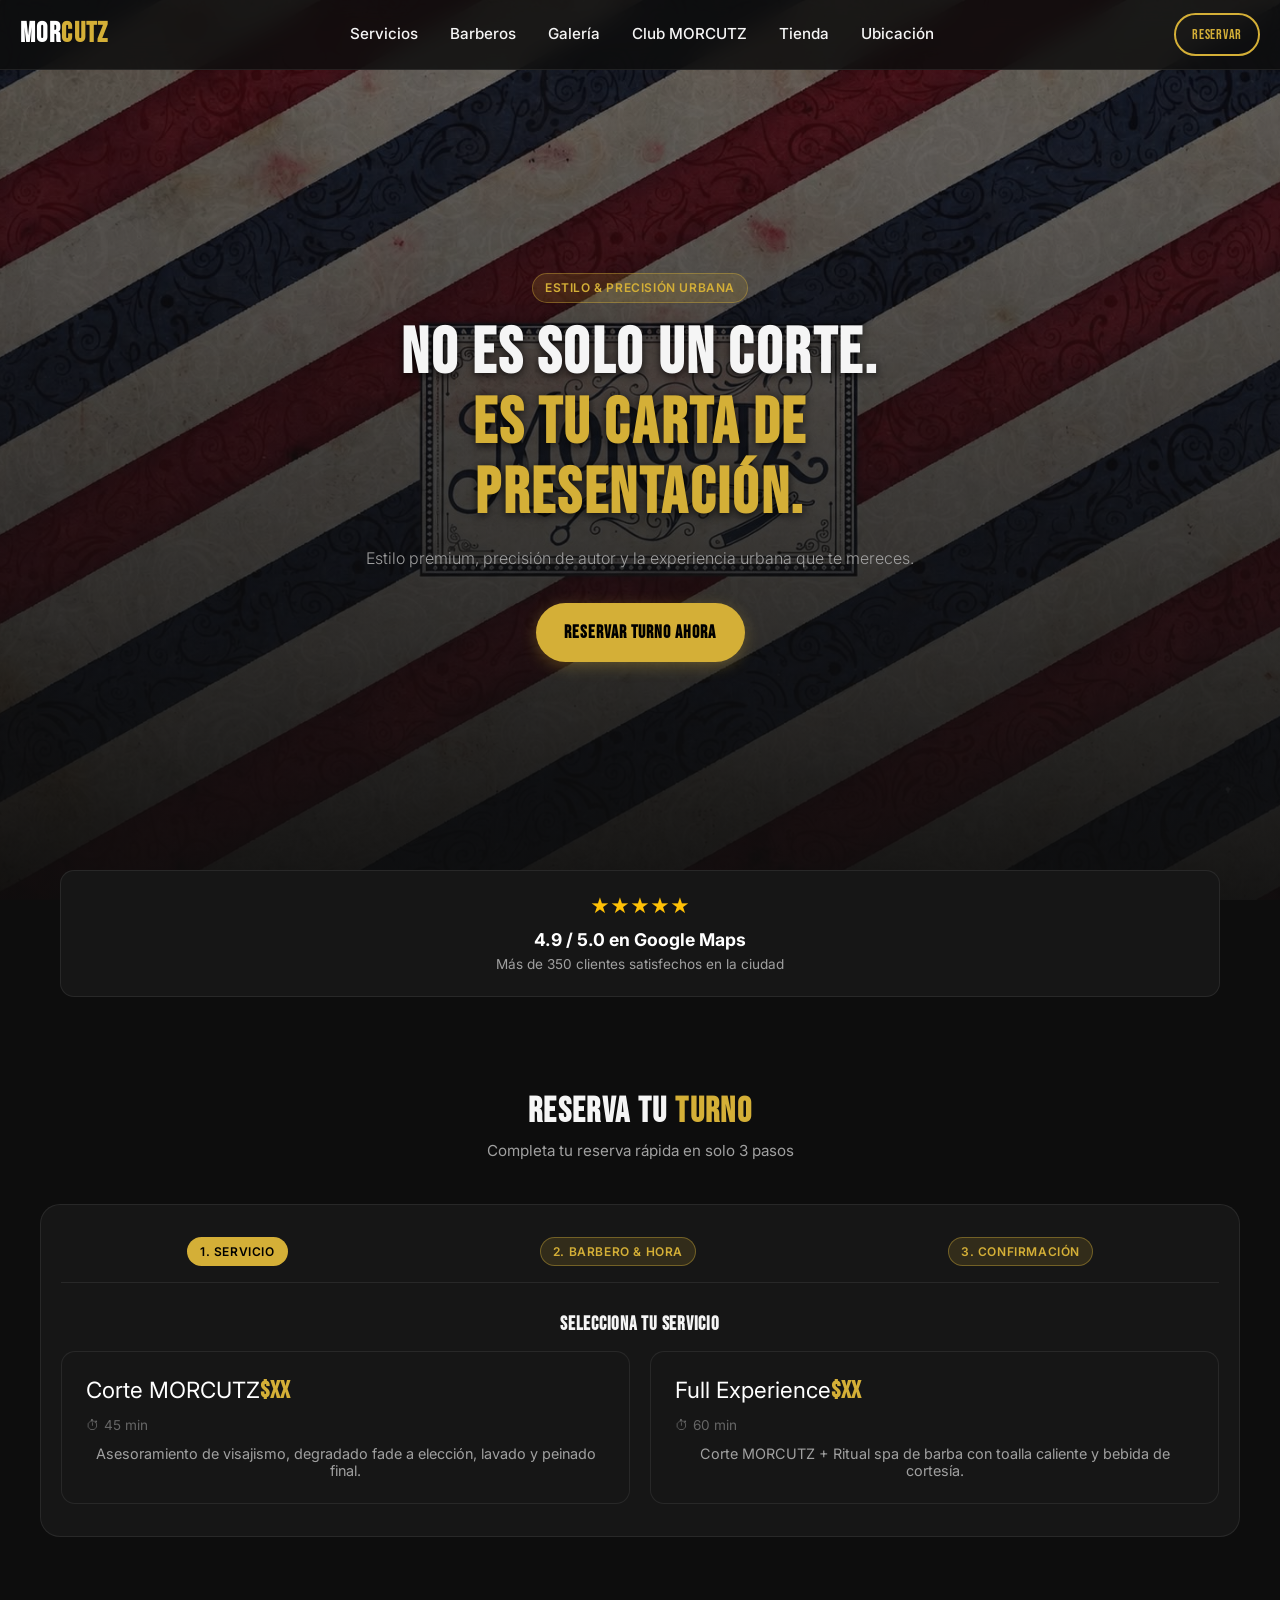
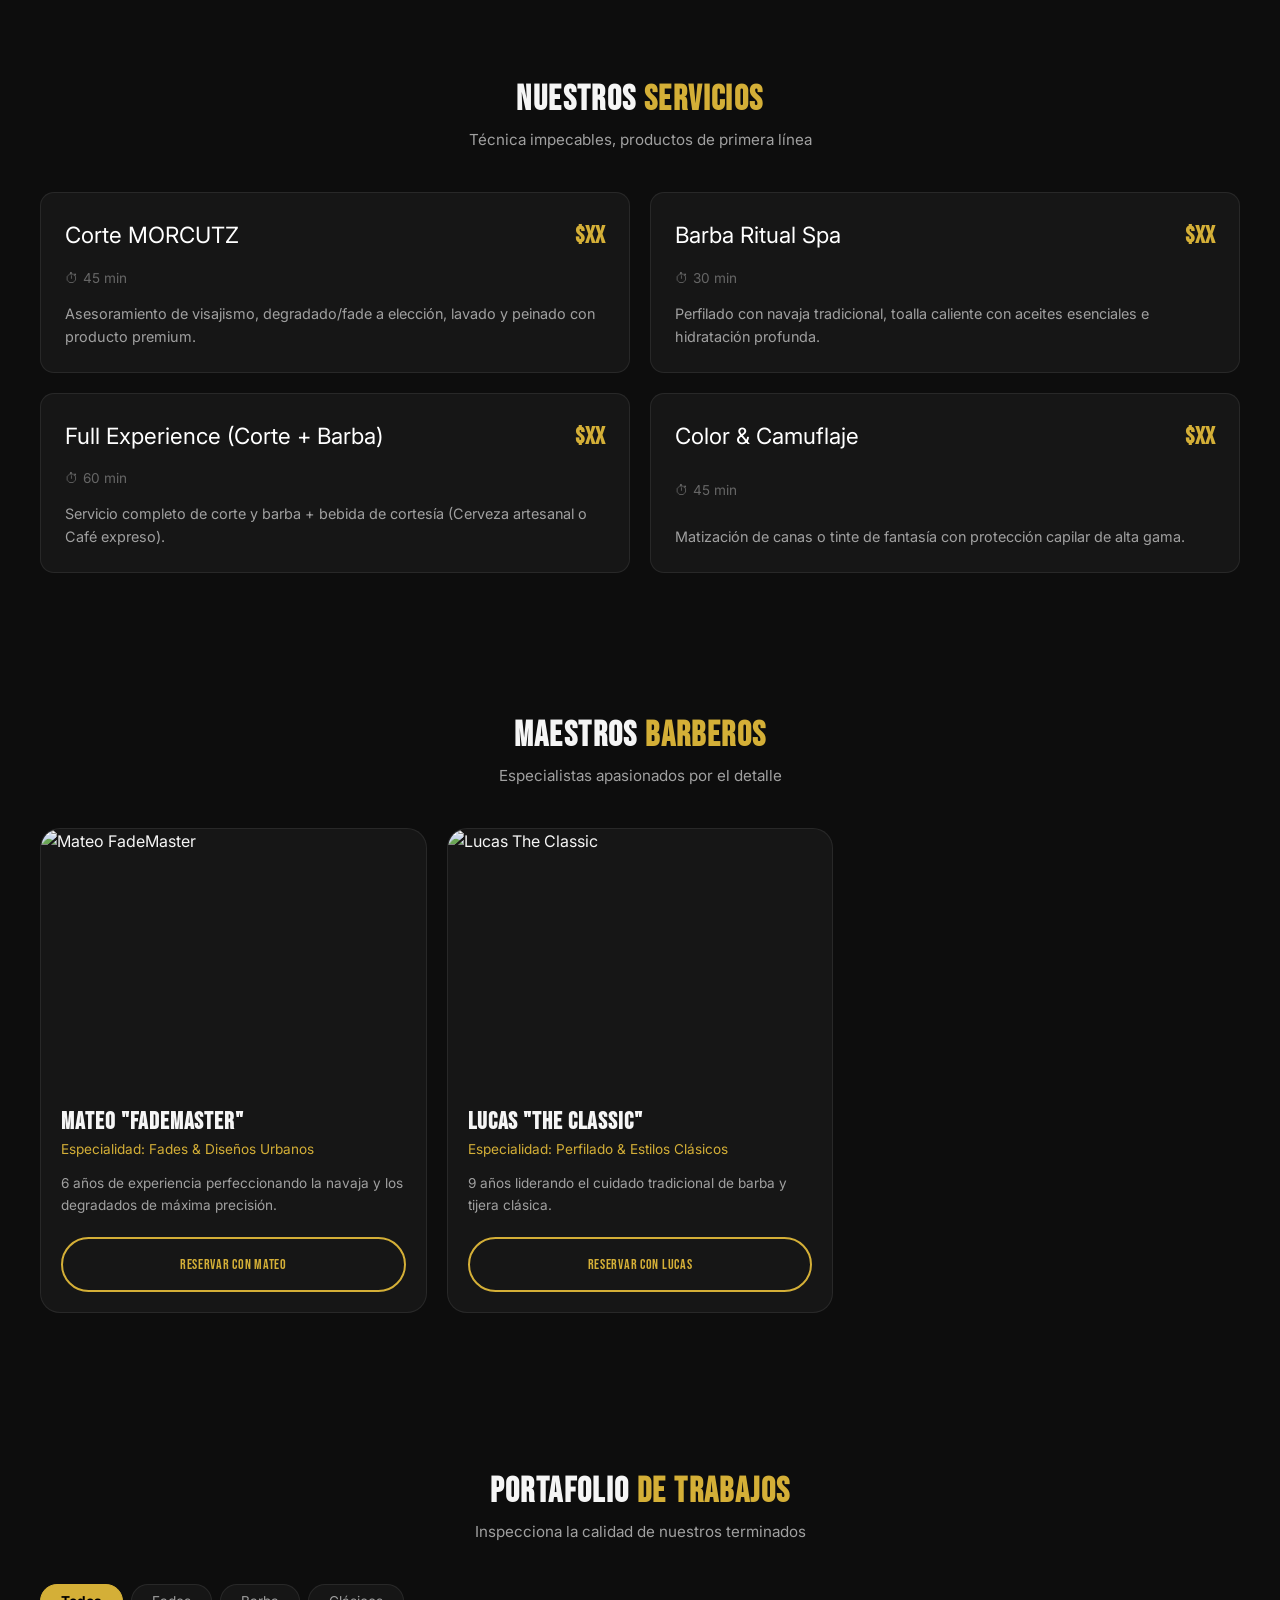
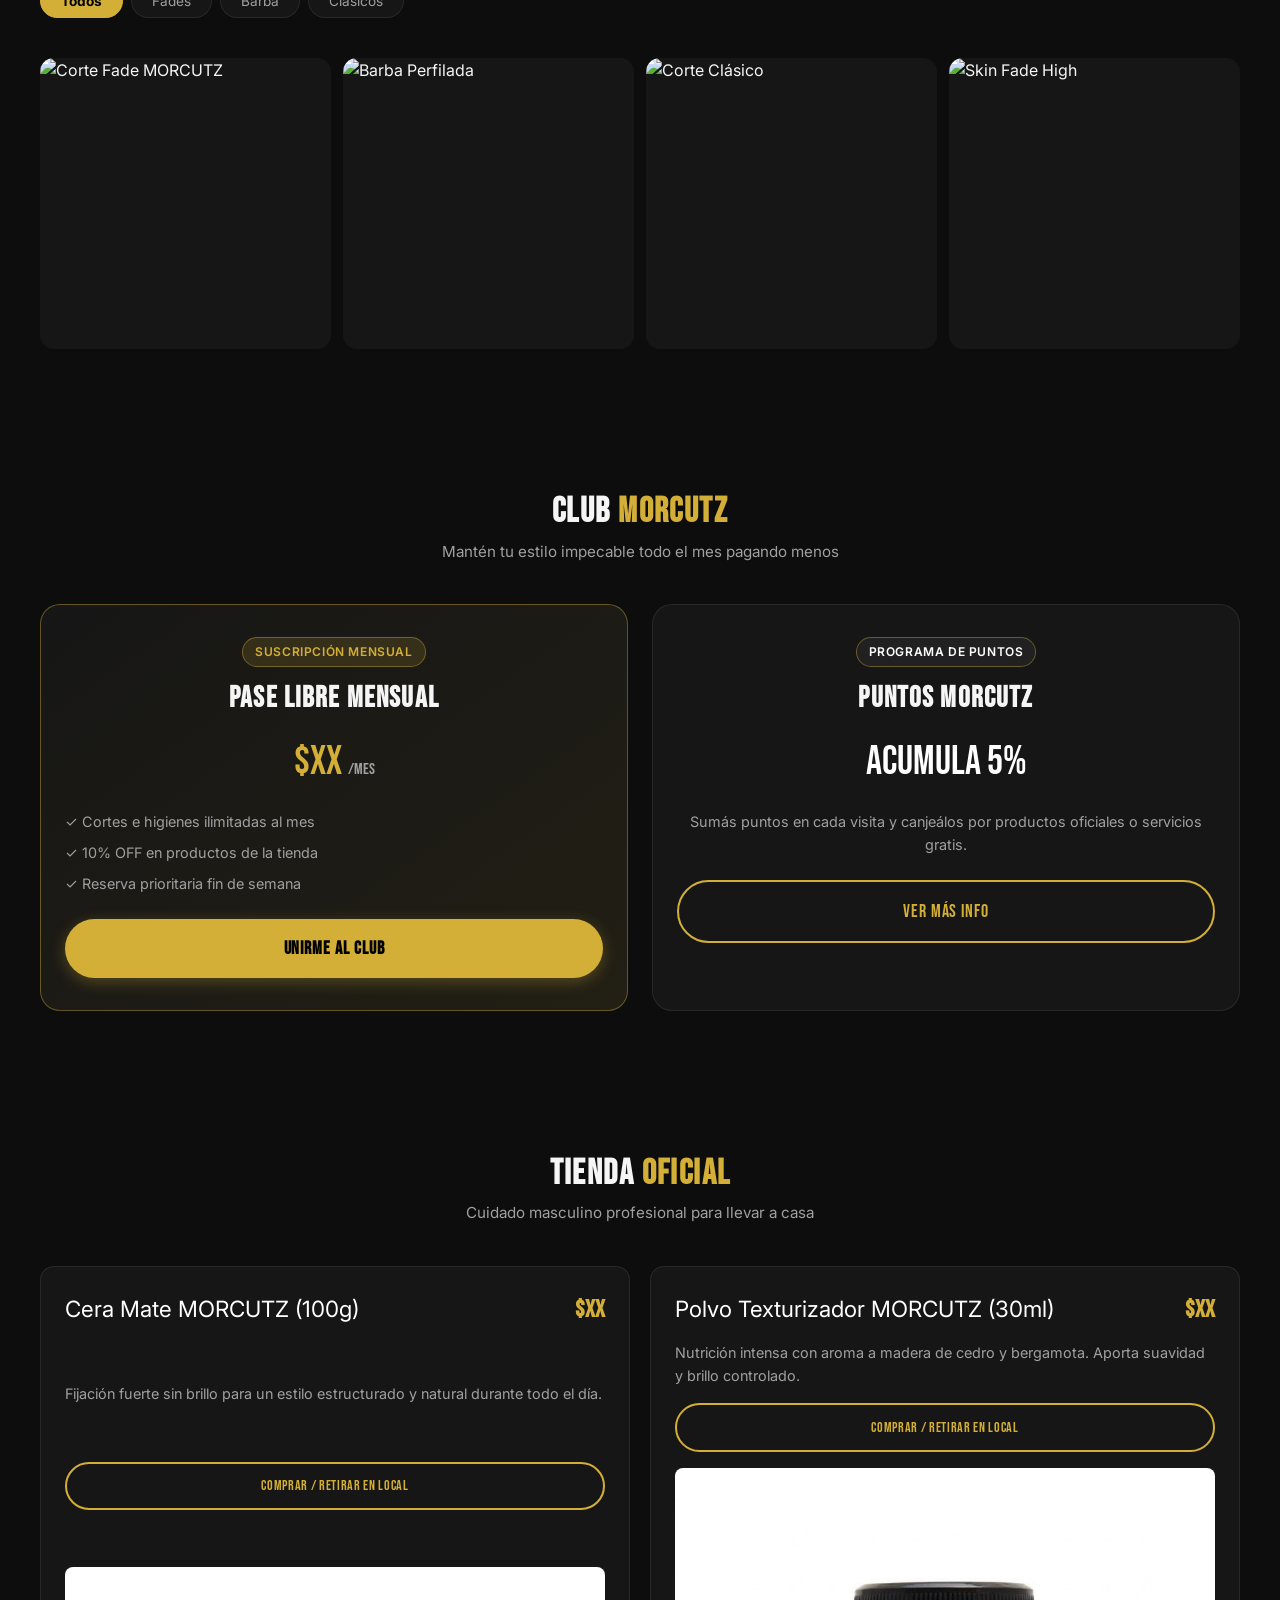
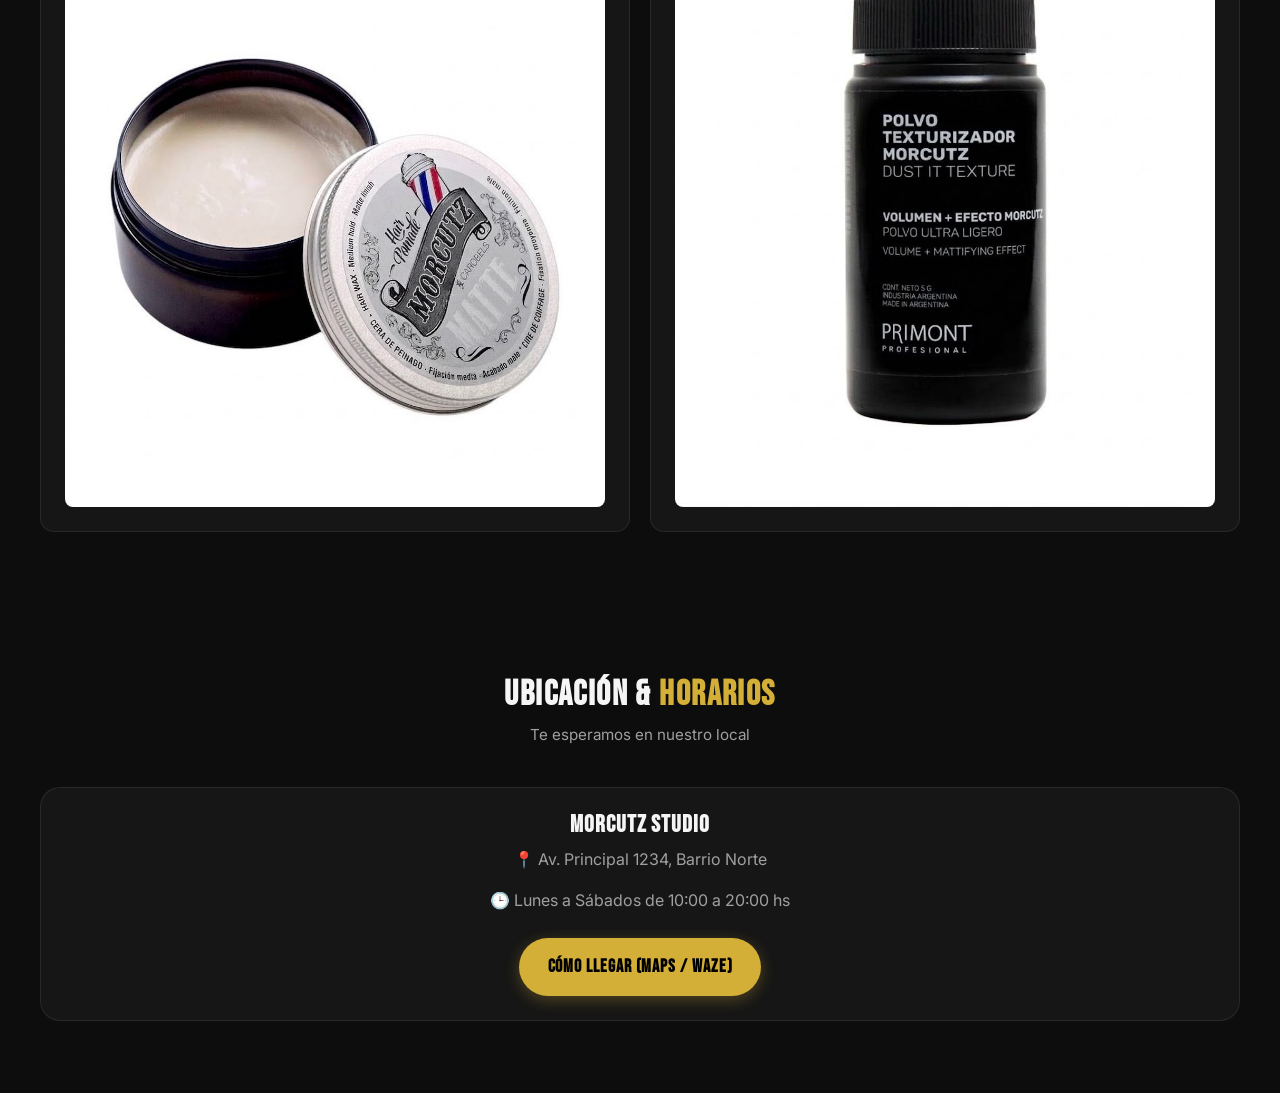
==== commit fd0aa6fe: "Add files via upload" ====
--- a/index.html
+++ b/index.html
@@ -249,19 +249,21 @@
         <div class="services-grid">
             <div class="service-card">
                 <div class="service-header">
-                    <span class="service-name">Pomada Mate MORCUTZ Wax (100g)</span>
+                    <span class="service-name">Cera Mate MORCUTZ (100g)</span>
                     <span class="service-price">$XX</span>
                 </div>
                 <p class="service-desc">Fijación fuerte sin brillo para un estilo estructurado y natural durante todo el día.</p>
-                <button class="btn btn-outline" style="margin-top: 1rem; font-size: 0.85rem;" onclick="addToCart('Pomada Mate')">Comprar / Retirar en Local</button>
-            </div>
-            <div class="service-card">
-                <div class="service-header">
-                    <span class="service-name">Aceite Barba MORCUTZ Oil (30ml)</span>
+                <button class="btn btn-outline" style="margin-top: 1rem; font-size: 0.85rem;" onclick="addToCart('Cera Mate')">Comprar / Retirar en Local</button>
+                <img src="assets/img/products/cera.jpeg" alt="Cera Mate MORCUTZ" style="width: 100%; margin-top: 1rem; border-radius: var(--radius-sm);">
+            </div>
+            <div class="service-card">
+                <div class="service-header">
+                    <span class="service-name">Polvo Texturizador MORCUTZ (30ml)</span>
                     <span class="service-price">$XX</span>
                 </div>
                 <p class="service-desc">Nutrición intensa con aroma a madera de cedro y bergamota. Aporta suavidad y brillo controlado.</p>
-                <button class="btn btn-outline" style="margin-top: 1rem; font-size: 0.85rem;" onclick="addToCart('Aceite Barba')">Comprar / Retirar en Local</button>
+                <button class="btn btn-outline" style="margin-top: 1rem; font-size: 0.85rem;" onclick="addToCart('Polvo Texturizador')">Comprar / Retirar en Local</button>
+                <img src="assets/img/products/polvo.jpeg" alt="Polvo MORCUTZ" style="width: 100%; margin-top: 1rem; border-radius: var(--radius-sm);">
             </div>
         </div>
     </section>
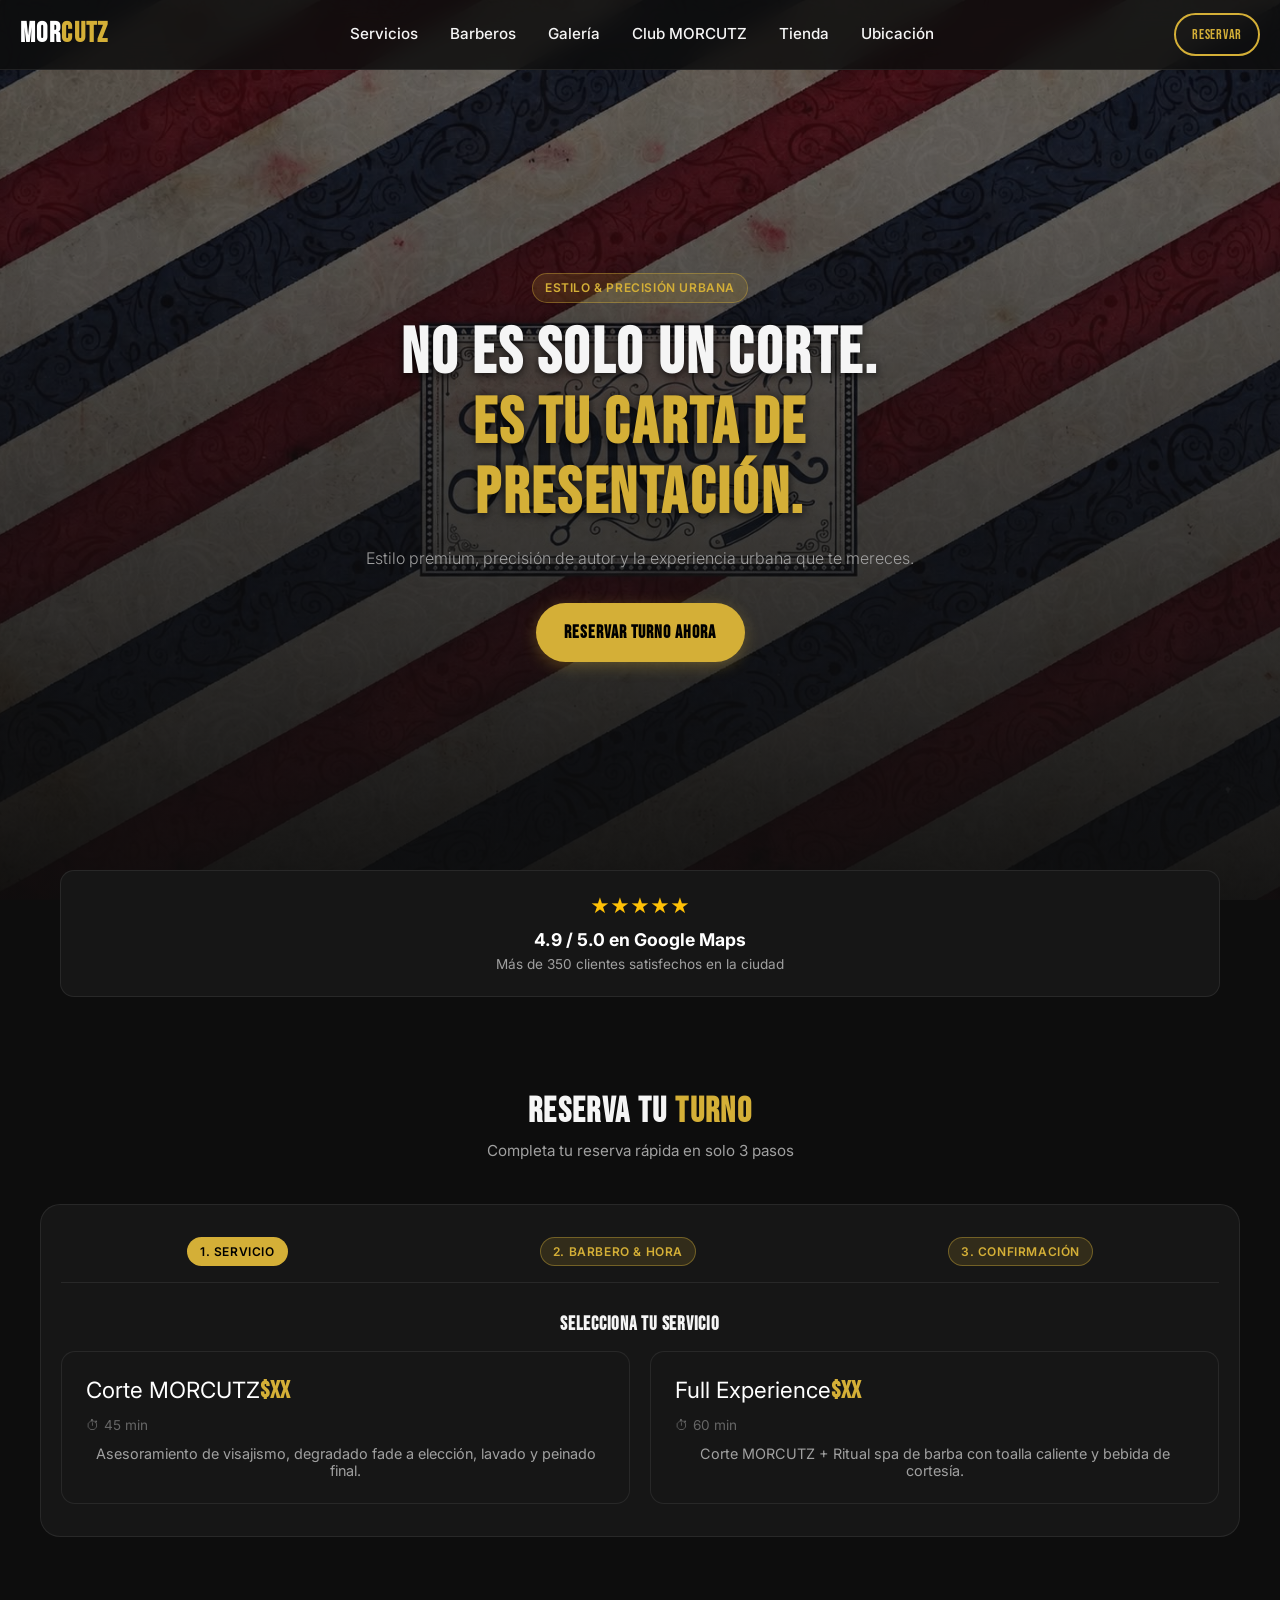
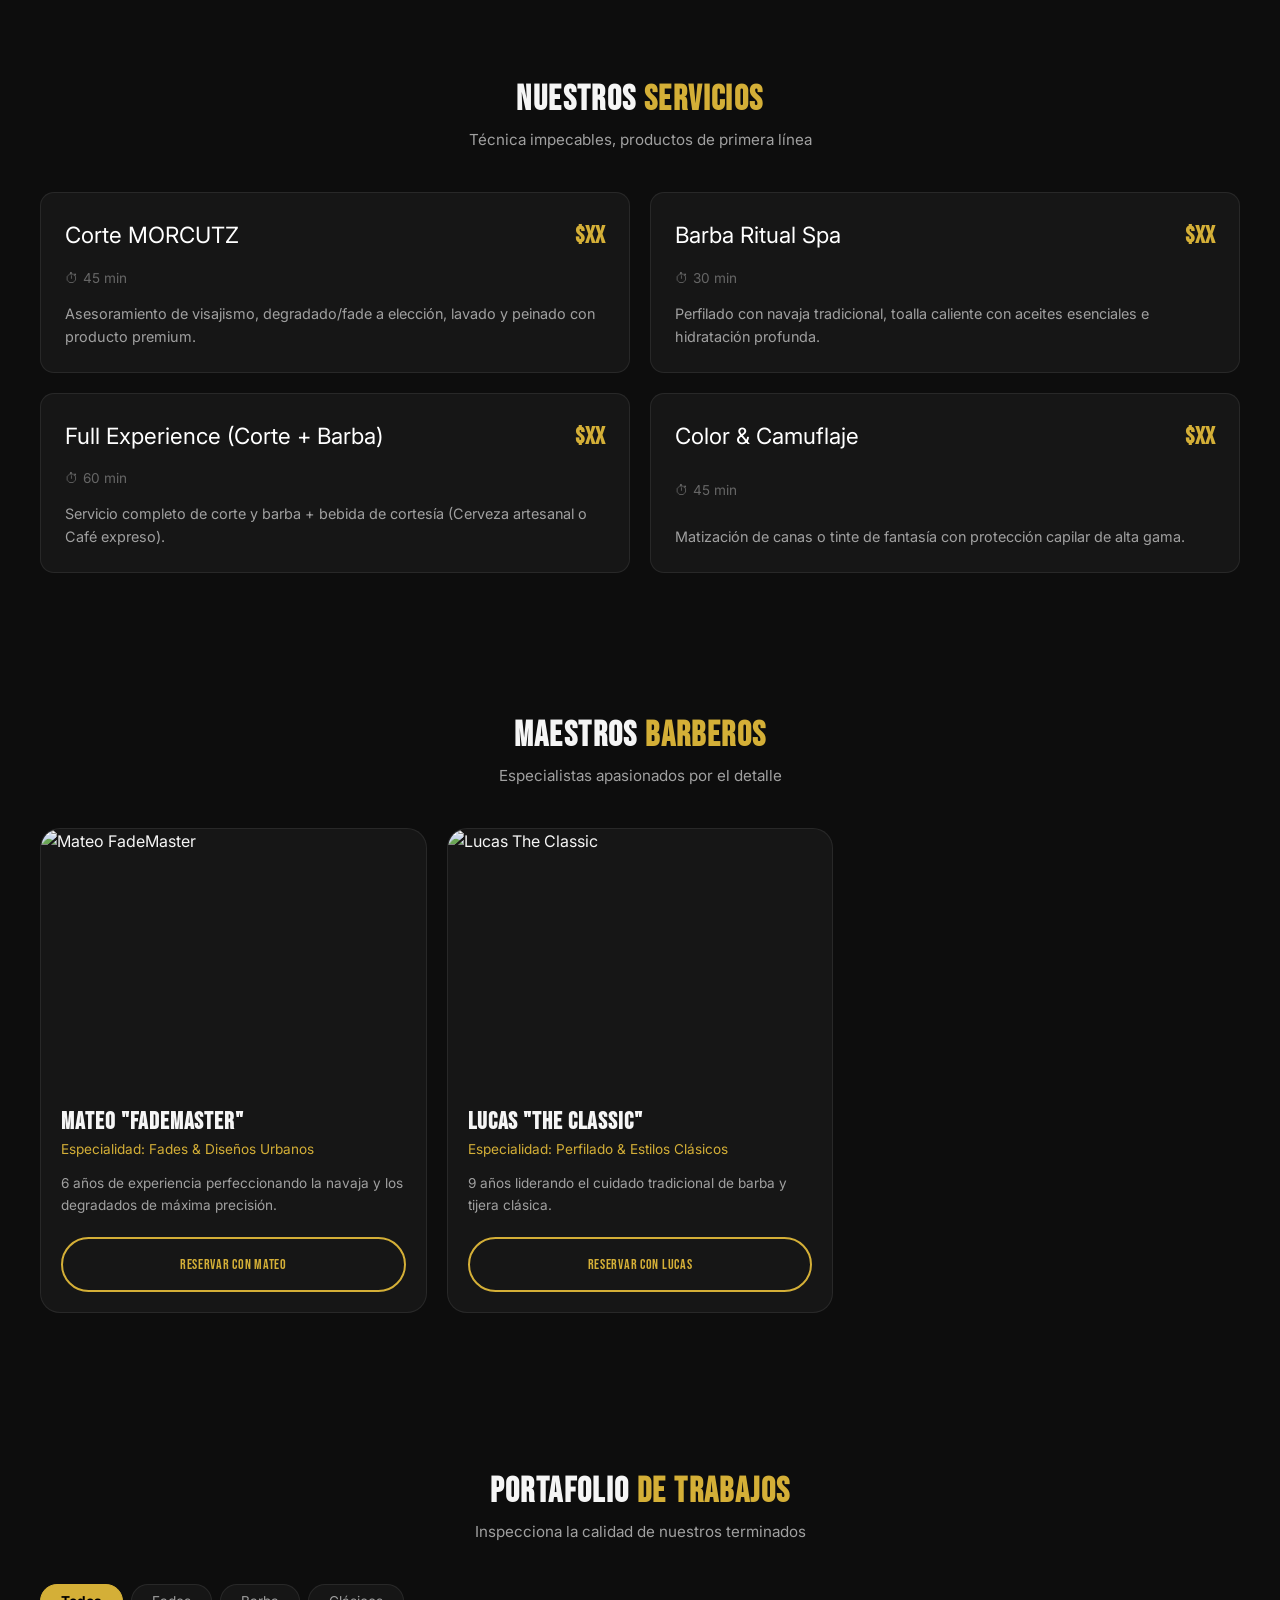
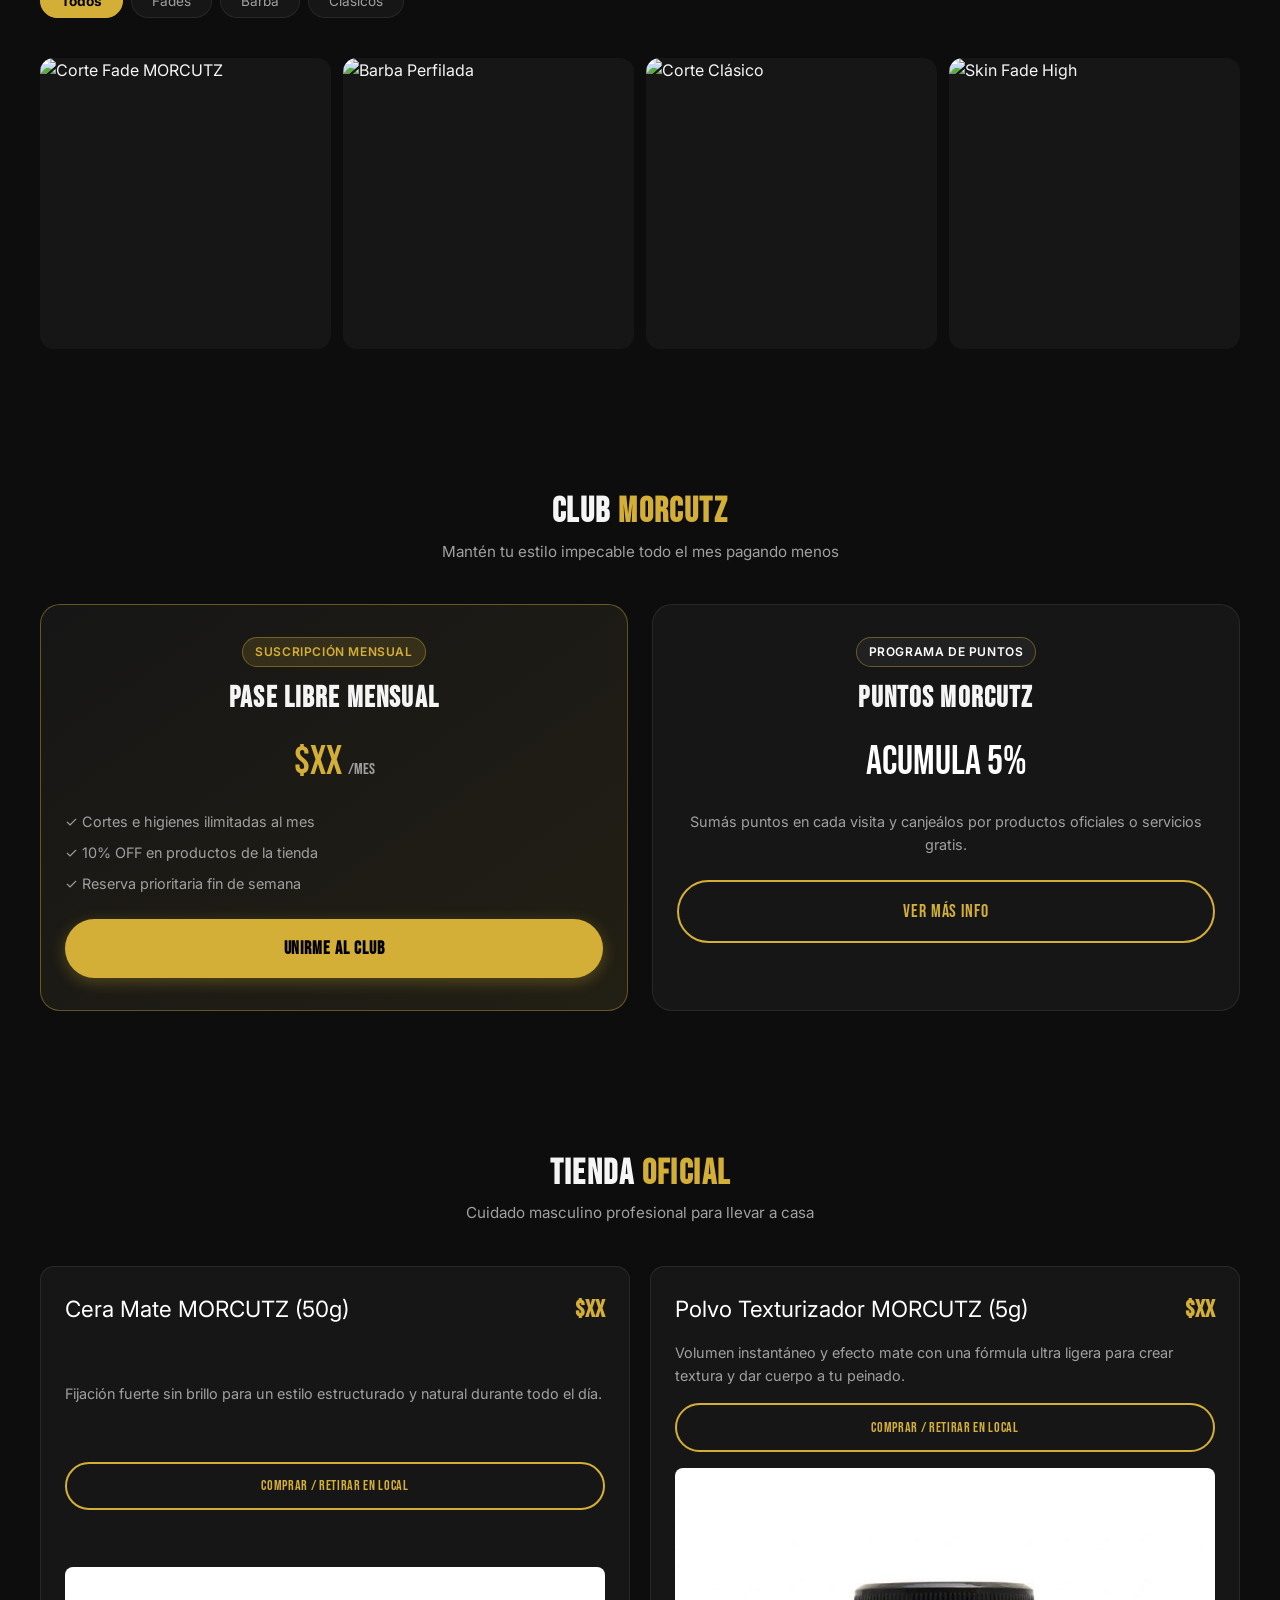
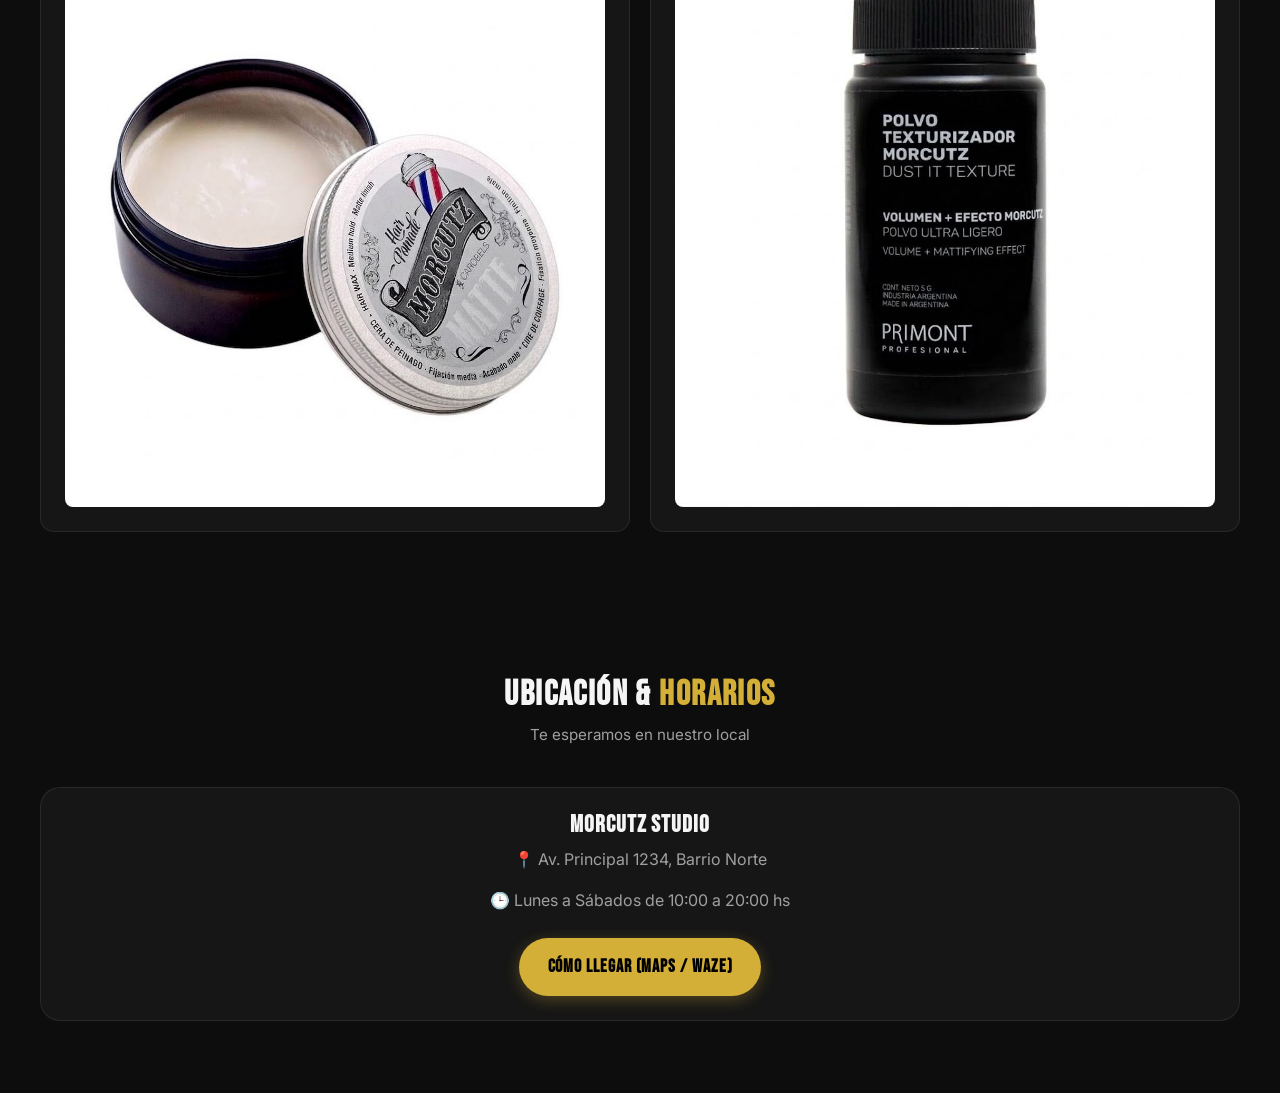
==== commit 014370f0: "Add files via upload" ====
--- a/index.html
+++ b/index.html
@@ -249,7 +249,7 @@
         <div class="services-grid">
             <div class="service-card">
                 <div class="service-header">
-                    <span class="service-name">Cera Mate MORCUTZ (100g)</span>
+                    <span class="service-name">Cera Mate MORCUTZ (50g)</span>
                     <span class="service-price">$XX</span>
                 </div>
                 <p class="service-desc">Fijación fuerte sin brillo para un estilo estructurado y natural durante todo el día.</p>
@@ -258,10 +258,10 @@
             </div>
             <div class="service-card">
                 <div class="service-header">
-                    <span class="service-name">Polvo Texturizador MORCUTZ (30ml)</span>
-                    <span class="service-price">$XX</span>
-                </div>
-                <p class="service-desc">Nutrición intensa con aroma a madera de cedro y bergamota. Aporta suavidad y brillo controlado.</p>
+                    <span class="service-name">Polvo Texturizador MORCUTZ (5g)</span>
+                    <span class="service-price">$XX</span>
+                </div>
+                <p class="service-desc">Volumen instantáneo y efecto mate con una fórmula ultra ligera para crear textura y dar cuerpo a tu peinado.</p>
                 <button class="btn btn-outline" style="margin-top: 1rem; font-size: 0.85rem;" onclick="addToCart('Polvo Texturizador')">Comprar / Retirar en Local</button>
                 <img src="assets/img/products/polvo.jpeg" alt="Polvo MORCUTZ" style="width: 100%; margin-top: 1rem; border-radius: var(--radius-sm);">
             </div>
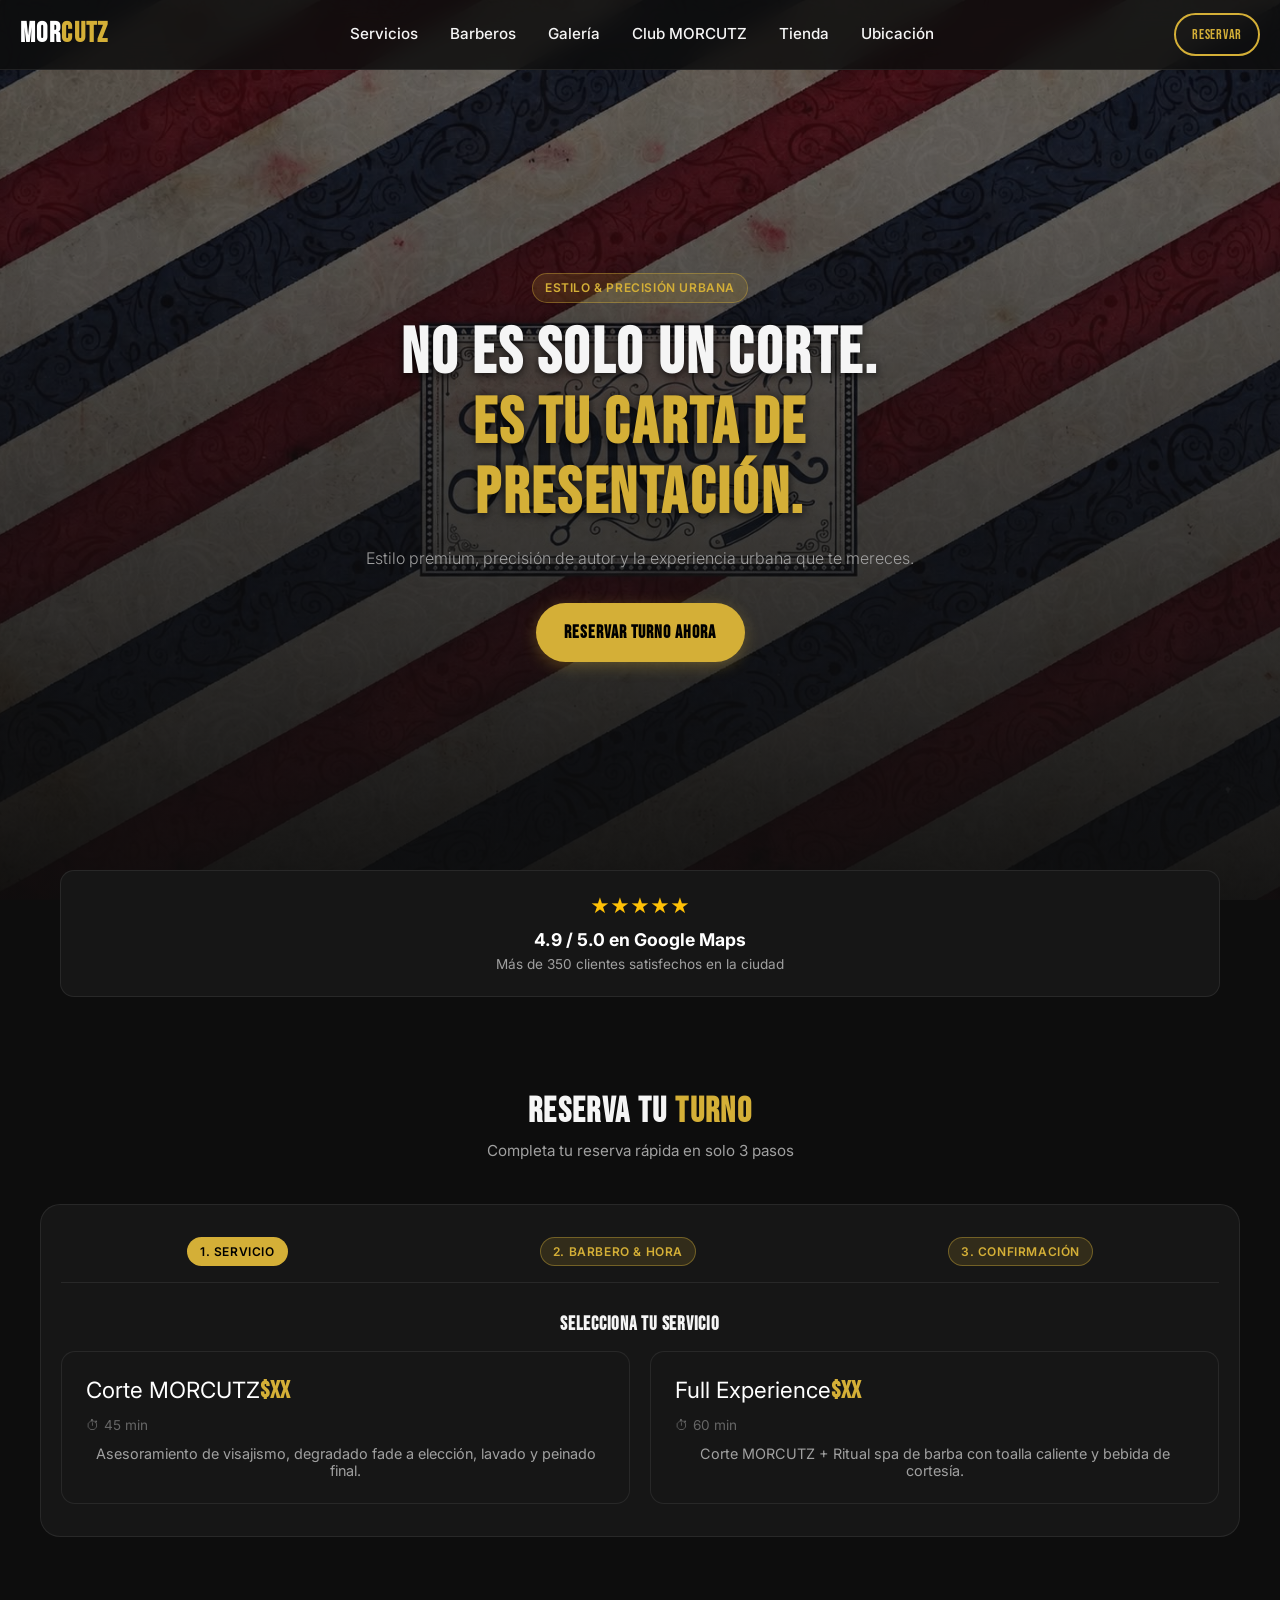
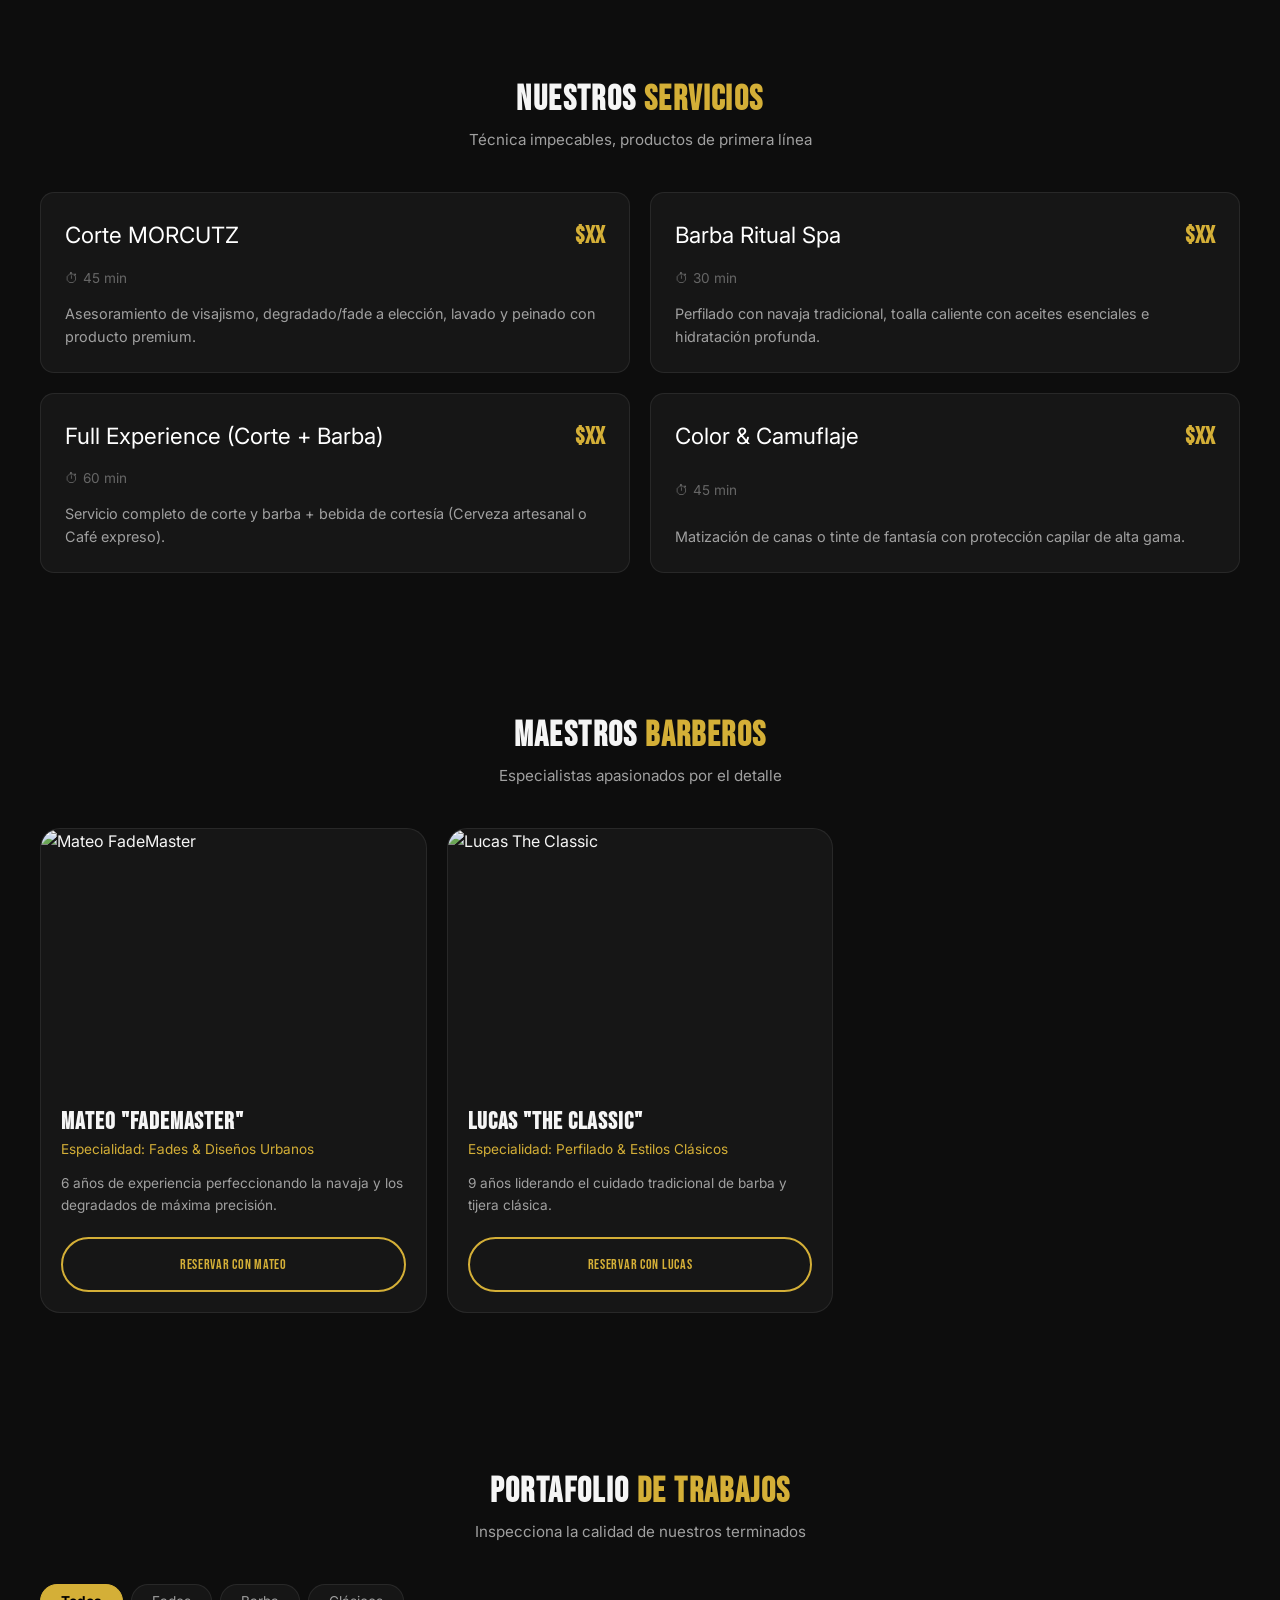
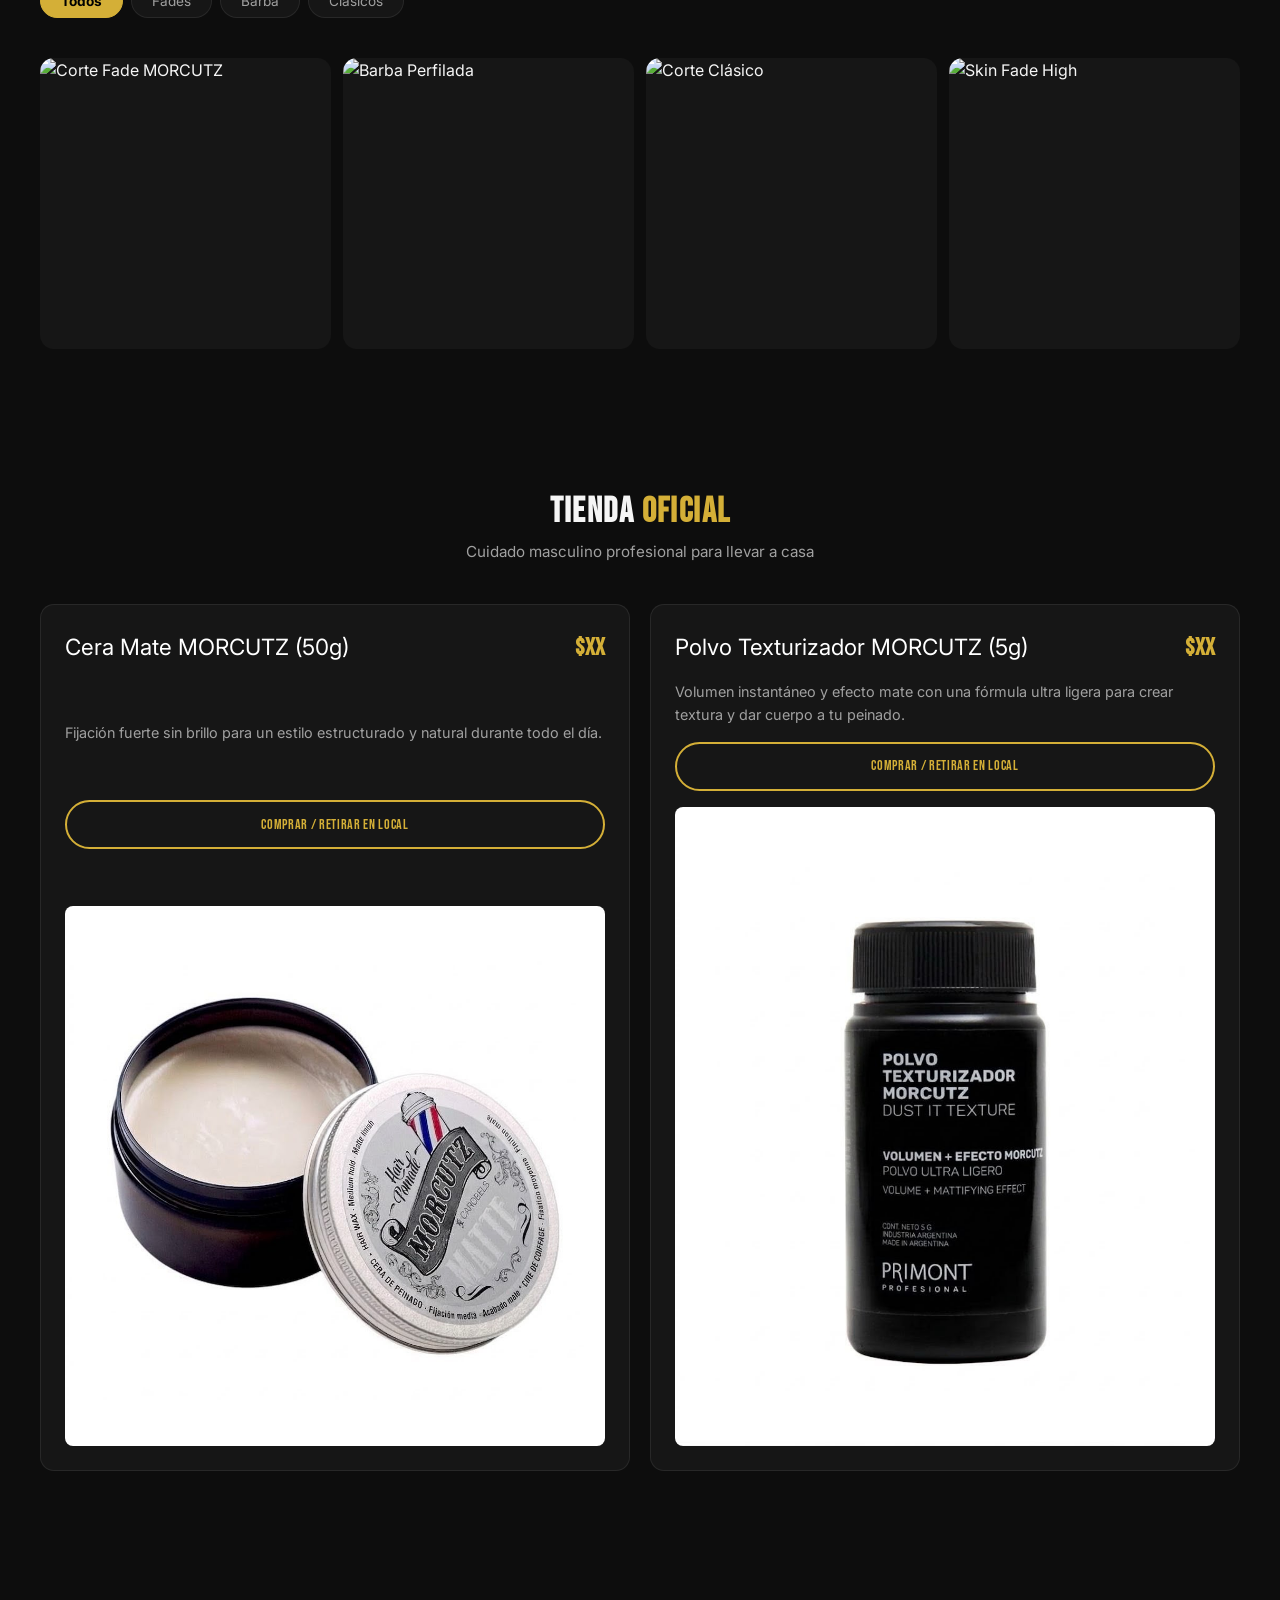
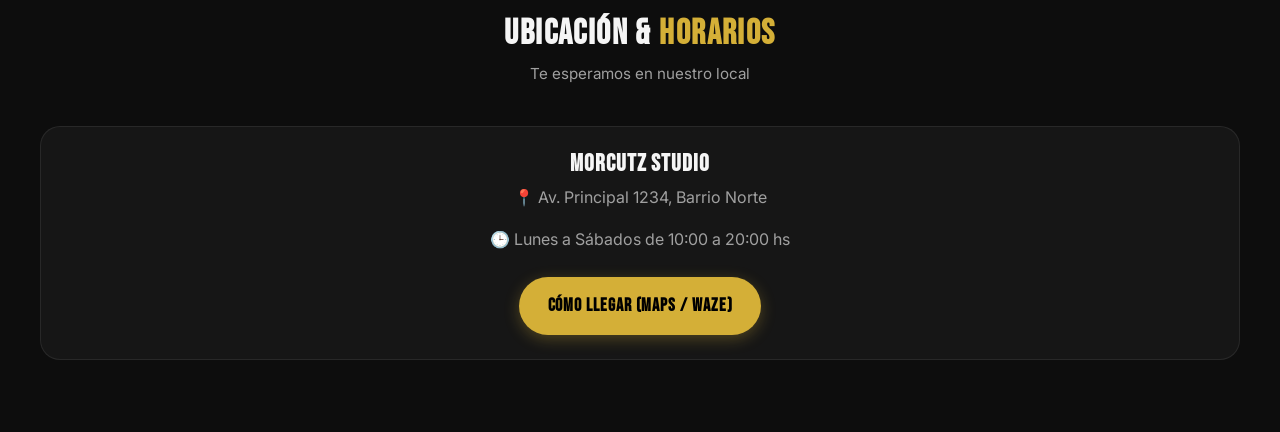
==== commit c219e49e: "Add files via upload" ====
--- a/index.html
+++ b/index.html
@@ -214,33 +214,6 @@
         </div>
     </section>
 
-    <!-- Membresías & Club MORCUTZ -->
-    <section id="membresias" class="section-padding container">
-        <h2 class="section-title">CLUB <span class="text-gold">MORCUTZ</span></h2>
-        <p class="section-subtitle">Mantén tu estilo impecable todo el mes pagando menos</p>
-        
-        <div style="display: grid; grid-template-columns: repeat(auto-fit, minmax(280px, 1fr)); gap: 1.5rem;">
-            <div class="membership-card">
-                <span class="badge">Suscripción Mensual</span>
-                <h3 style="margin-top: 1rem; font-size: 1.8rem;">Pase Libre Mensual</h3>
-                <div class="membership-price">$XX <span style="font-size: 1rem; color: var(--text-secondary);">/mes</span></div>
-                <ul style="list-style: none; text-align: left; margin-bottom: 1.5rem; font-size: 0.9rem; color: var(--text-secondary);">
-                    <li style="margin-bottom: 0.5rem;">✓ Cortes e higienes ilimitadas al mes</li>
-                    <li style="margin-bottom: 0.5rem;">✓ 10% OFF en productos de la tienda</li>
-                    <li style="margin-bottom: 0.5rem;">✓ Reserva prioritaria fin de semana</li>
-                </ul>
-                <a href="#reservas" class="btn btn-primary" style="width: 100%;">UNIRME AL CLUB</a>
-            </div>
-            <div class="membership-card" style="border-color: var(--border-color); background: var(--bg-surface);">
-                <span class="badge" style="background: rgba(255,255,255,0.05); color: #fff;">Programa de Puntos</span>
-                <h3 style="margin-top: 1rem; font-size: 1.8rem;">Puntos MORCUTZ</h3>
-                <div class="membership-price" style="color: #fff;">Acumula 5%</div>
-                <p style="font-size: 0.9rem; color: var(--text-secondary); margin-bottom: 1.5rem;">Sumás puntos en cada visita y canjeálos por productos oficiales o servicios gratis.</p>
-                <a href="#reservas" class="btn btn-outline" style="width: 100%;">VER MÁS INFO</a>
-            </div>
-        </div>
-    </section>
-
     <!-- Tienda Online -->
     <section id="tienda" class="section-padding container">
         <h2 class="section-title">TIENDA <span class="text-gold">OFICIAL</span></h2>
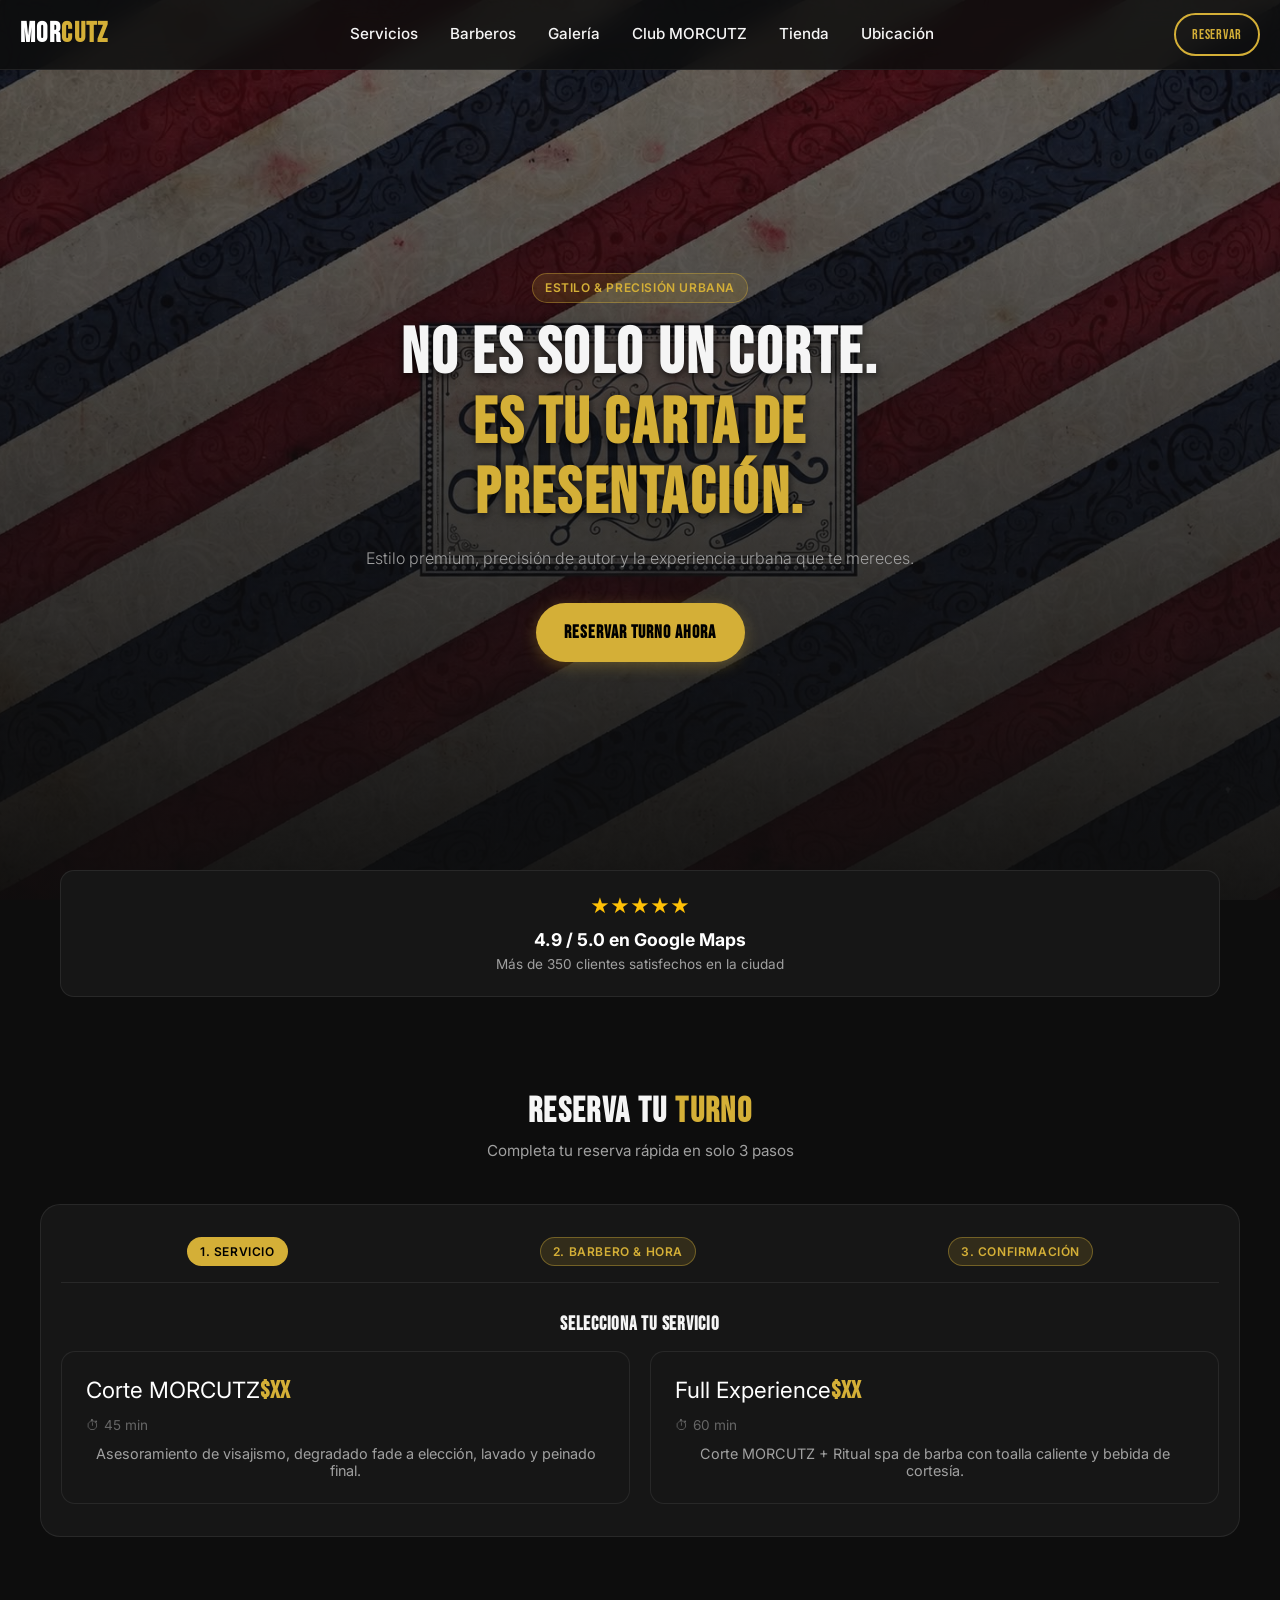
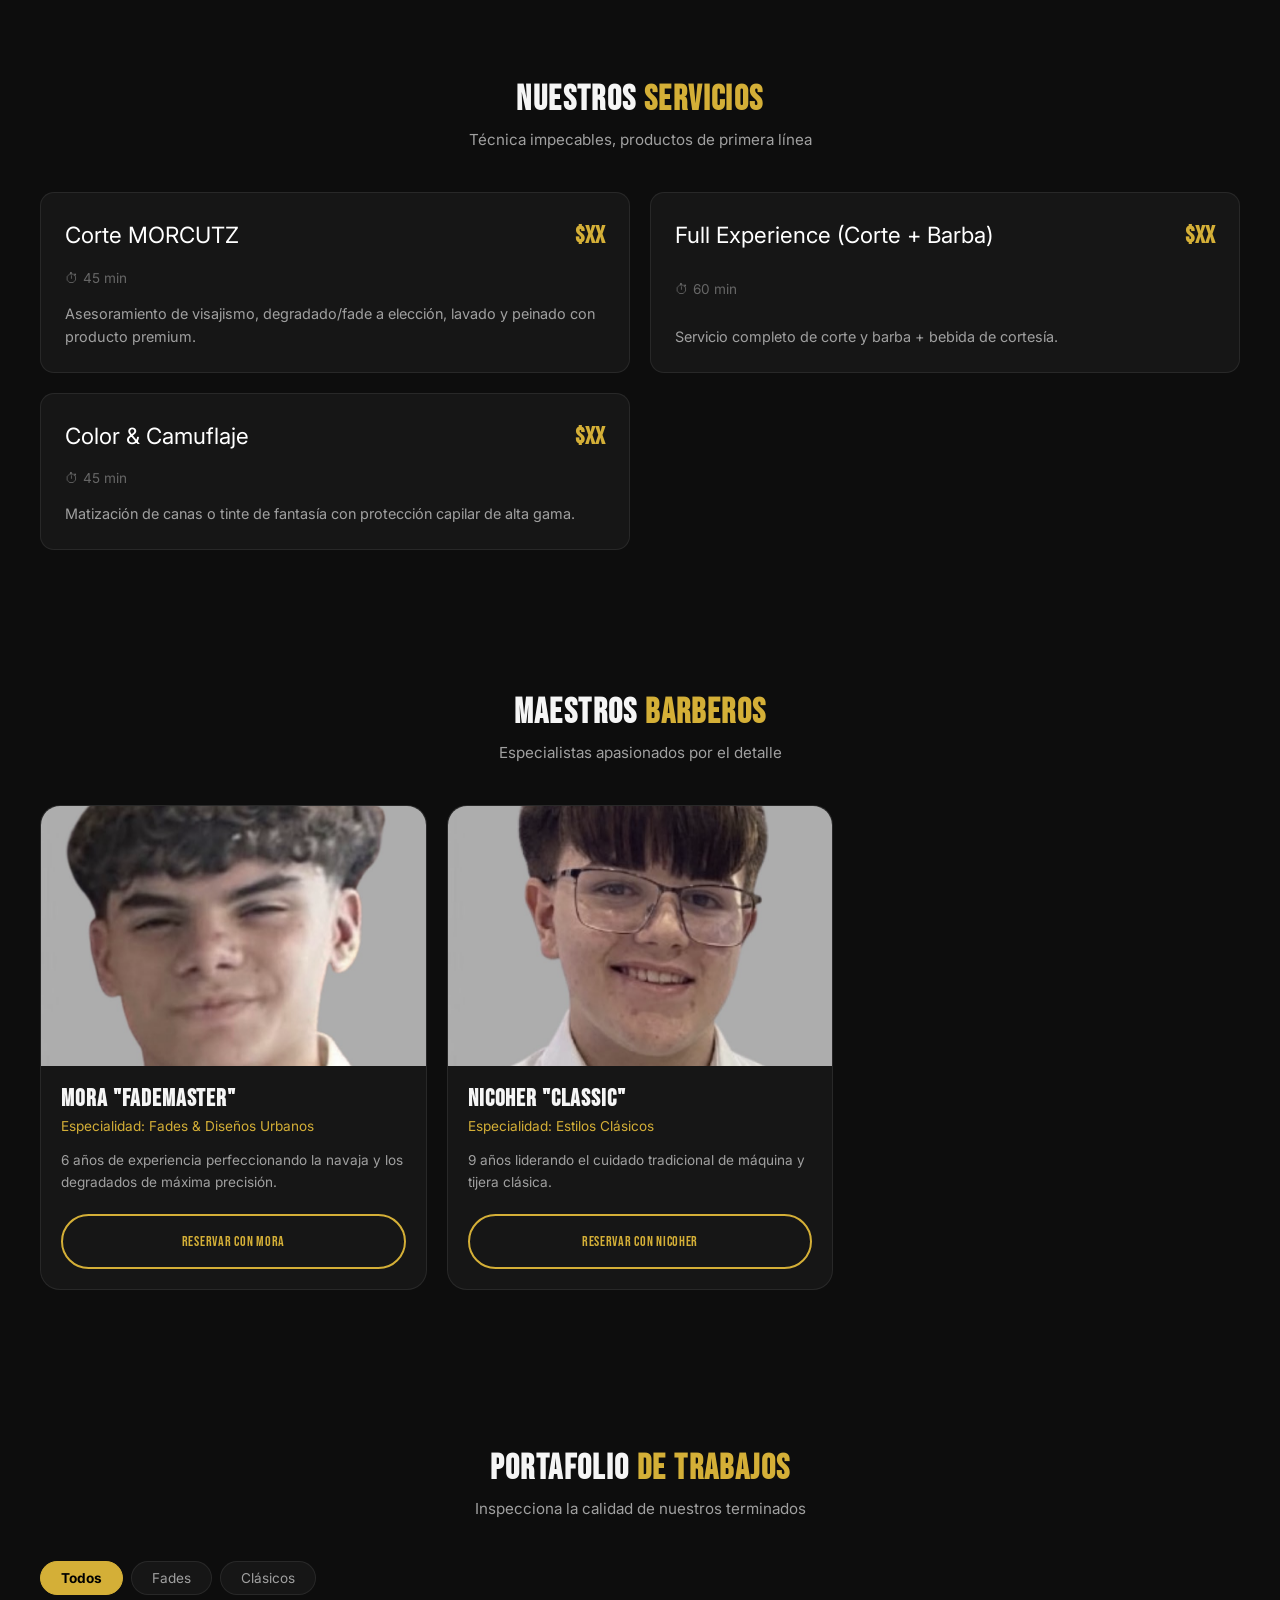
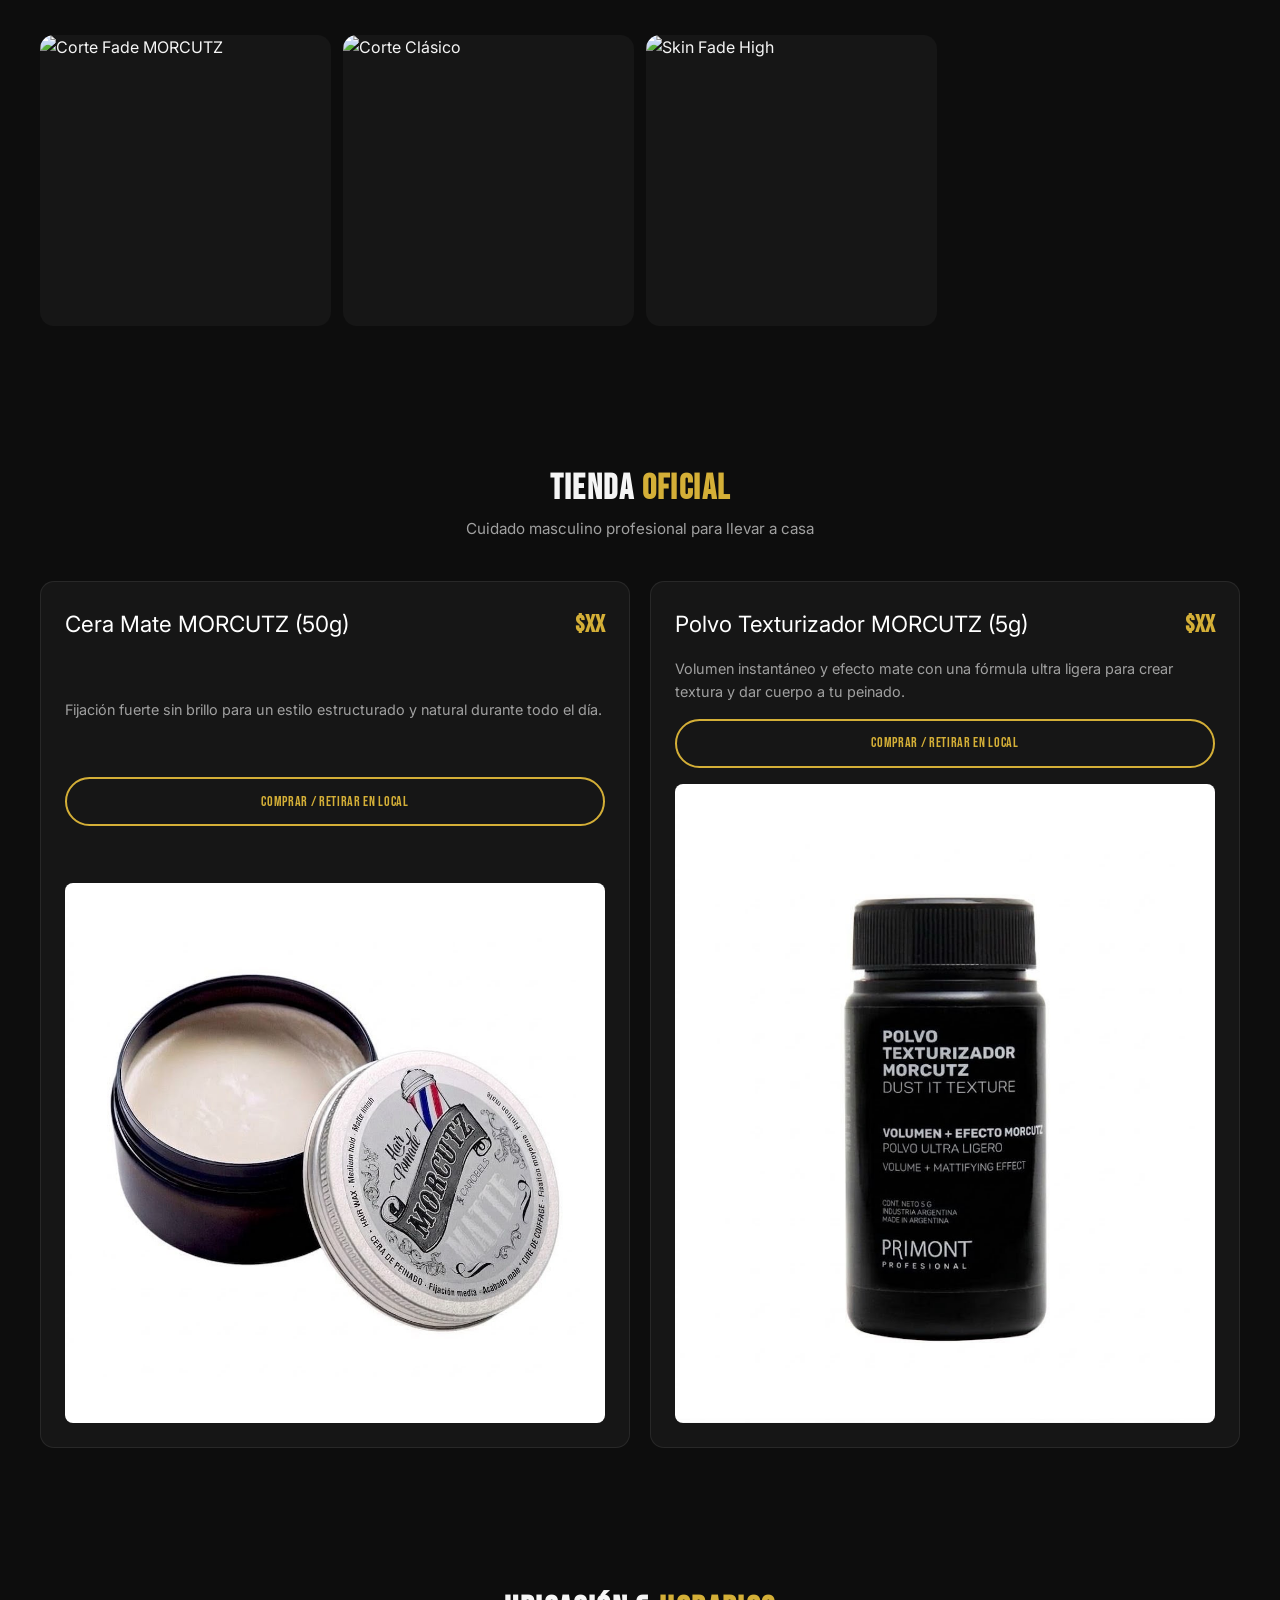
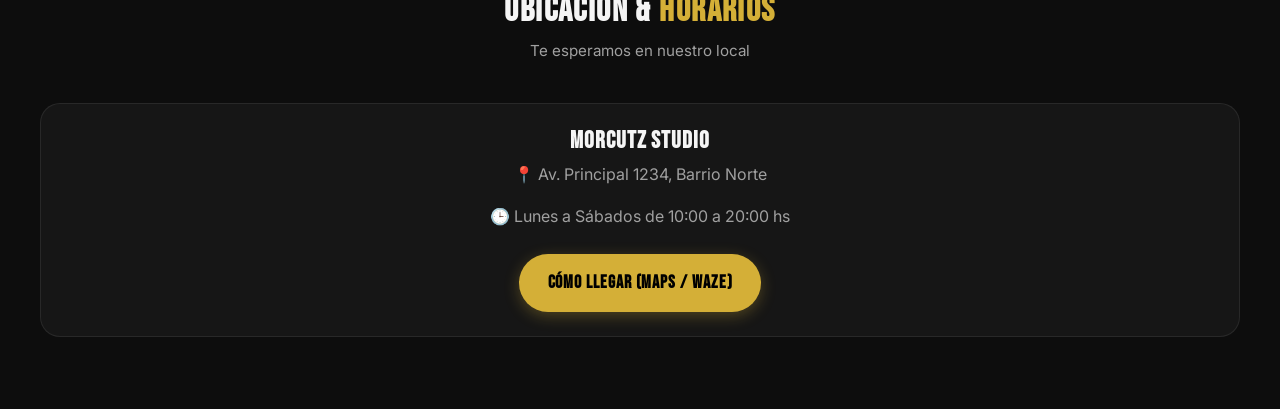
==== commit 7a61ffb4: "Add files via upload" ====
--- a/index.html
+++ b/index.html
@@ -138,19 +138,11 @@
             </div>
             <div class="service-card">
                 <div class="service-header">
-                    <span class="service-name">Barba Ritual Spa</span>
-                    <span class="service-price">$XX</span>
-                </div>
-                <div class="service-meta">⏱ 30 min</div>
-                <p class="service-desc">Perfilado con navaja tradicional, toalla caliente con aceites esenciales e hidratación profunda.</p>
-            </div>
-            <div class="service-card">
-                <div class="service-header">
                     <span class="service-name">Full Experience (Corte + Barba)</span>
                     <span class="service-price">$XX</span>
                 </div>
                 <div class="service-meta">⏱ 60 min</div>
-                <p class="service-desc">Servicio completo de corte y barba + bebida de cortesía (Cerveza artesanal o Café expreso).</p>
+                <p class="service-desc">Servicio completo de corte y barba + bebida de cortesía.</p>
             </div>
             <div class="service-card">
                 <div class="service-header">
@@ -171,24 +163,24 @@
         <div class="barbers-scroll">
             <div class="barber-card">
                 <div class="barber-img-wrapper">
-                    <img src="assets/images/barbers/mateo.webp" alt="Mateo FadeMaster" loading="lazy">
+                    <img src="assets/img/barbers/mora.jpeg" alt="Mora FadeMaster" loading="lazy">
                 </div>
                 <div class="barber-info">
-                    <h3 class="barber-name">Mateo "FadeMaster"</h3>
+                    <h3 class="barber-name">Mora "FadeMaster"</h3>
                     <p class="barber-role">Especialidad: Fades & Diseños Urbanos</p>
                     <p class="barber-exp">6 años de experiencia perfeccionando la navaja y los degradados de máxima precisión.</p>
-                    <a href="#reservas" class="btn btn-outline" style="width: 100%; font-size: 0.9rem;">Reservar con Mateo</a>
+                    <a href="#reservas" class="btn btn-outline" style="width: 100%; font-size: 0.9rem;">Reservar con Mora</a>
                 </div>
             </div>
             <div class="barber-card">
                 <div class="barber-img-wrapper">
-                    <img src="assets/images/barbers/lucas.webp" alt="Lucas The Classic" loading="lazy">
+                    <img src="assets/img/barbers/nicoher.jpeg" alt="Nicoher Classic" loading="lazy">
                 </div>
                 <div class="barber-info">
-                    <h3 class="barber-name">Lucas "The Classic"</h3>
-                    <p class="barber-role">Especialidad: Perfilado & Estilos Clásicos</p>
-                    <p class="barber-exp">9 años liderando el cuidado tradicional de barba y tijera clásica.</p>
-                    <a href="#reservas" class="btn btn-outline" style="width: 100%; font-size: 0.9rem;">Reservar con Lucas</a>
+                    <h3 class="barber-name">Nicoher "Classic"</h3>
+                    <p class="barber-role">Especialidad: Estilos Clásicos </p>
+                    <p class="barber-exp">9 años liderando el cuidado tradicional de máquina y tijera clásica.</p>
+                    <a href="#reservas" class="btn btn-outline" style="width: 100%; font-size: 0.9rem;">Reservar con Nicoher</a>
                 </div>
             </div>
         </div>
@@ -202,13 +194,11 @@
         <div class="gallery-filters">
             <button class="filter-chip active" onclick="filterGallery('all')">Todos</button>
             <button class="filter-chip" onclick="filterGallery('fade')">Fades</button>
-            <button class="filter-chip" onclick="filterGallery('barba')">Barba</button>
             <button class="filter-chip" onclick="filterGallery('clasico')">Clásicos</button>
         </div>
 
         <div class="gallery-grid">
             <div class="gallery-item fade"><img src="assets/images/gallery/fade-1.webp" alt="Corte Fade MORCUTZ" loading="lazy"></div>
-            <div class="gallery-item barba"><img src="assets/images/gallery/barba-1.webp" alt="Barba Perfilada" loading="lazy"></div>
             <div class="gallery-item clasico"><img src="assets/images/gallery/clasico-1.webp" alt="Corte Clásico" loading="lazy"></div>
             <div class="gallery-item fade"><img src="assets/images/gallery/fade-2.webp" alt="Skin Fade High" loading="lazy"></div>
         </div>
